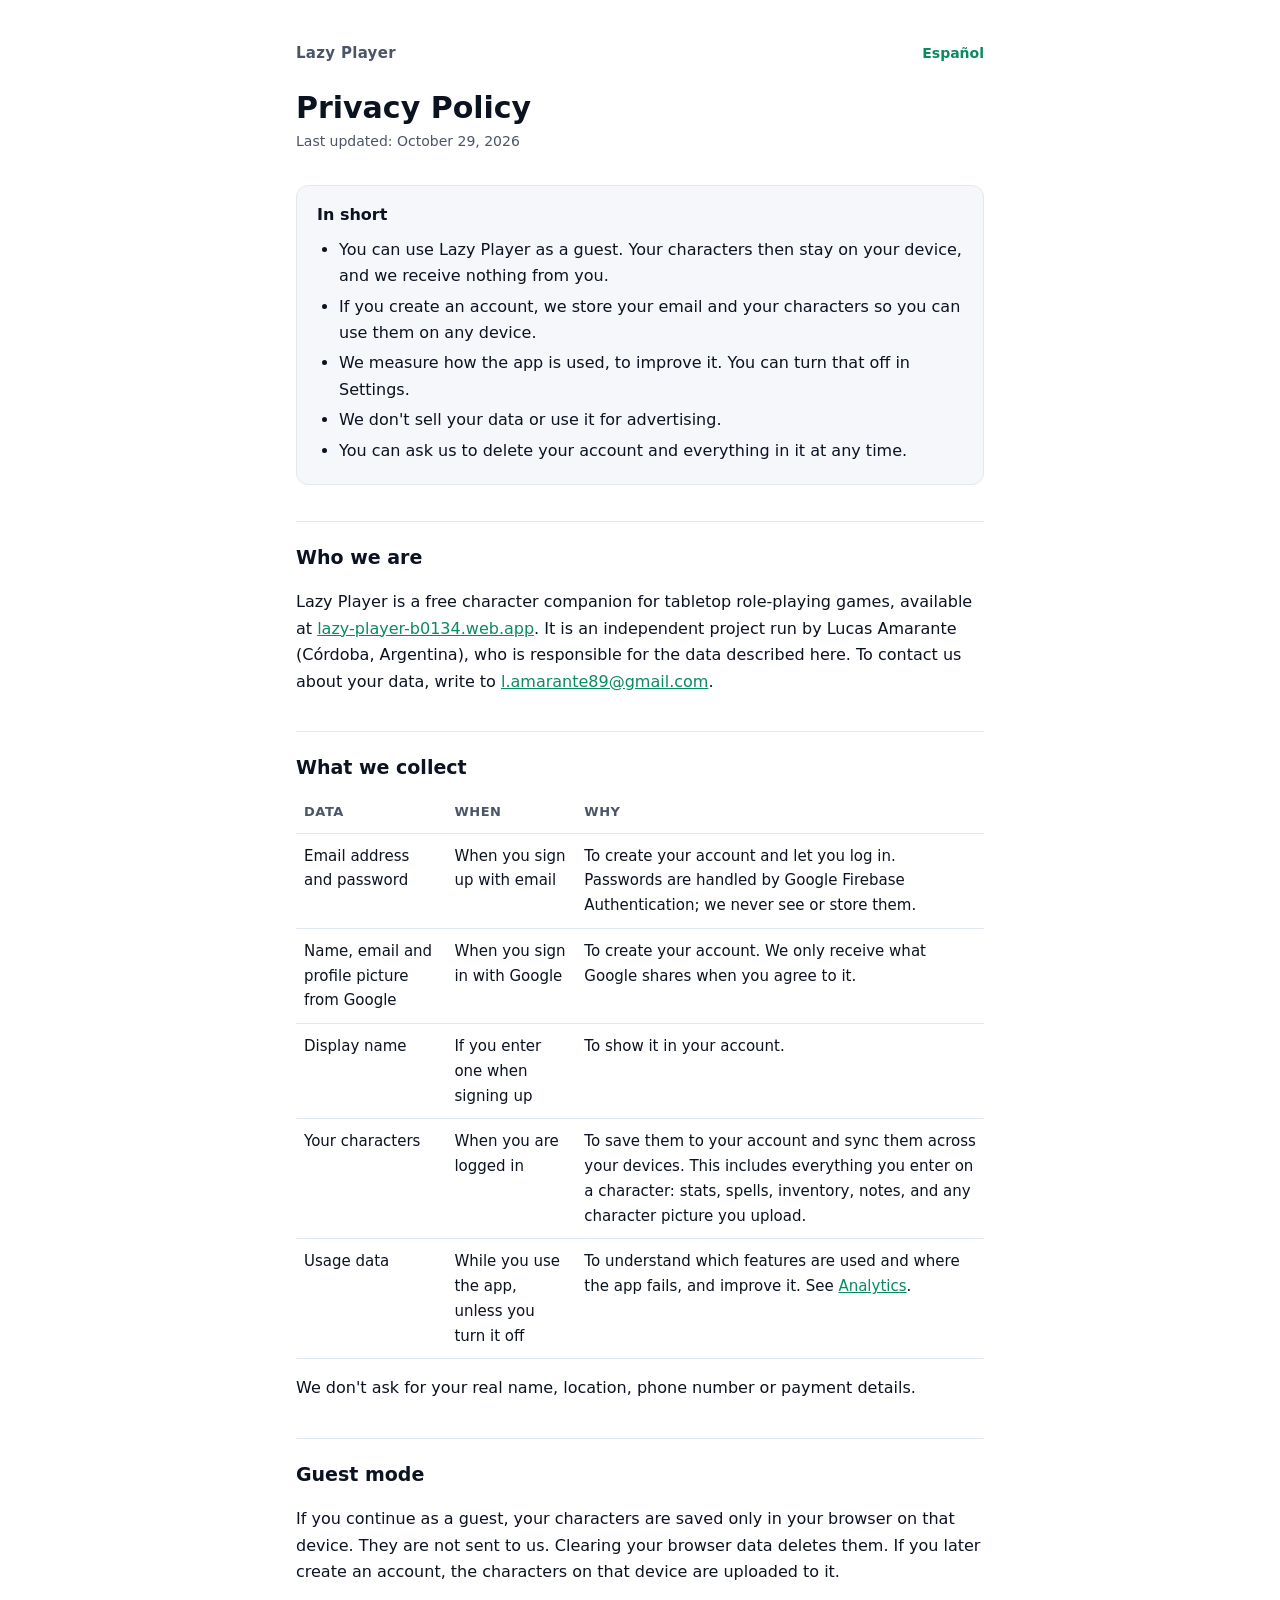
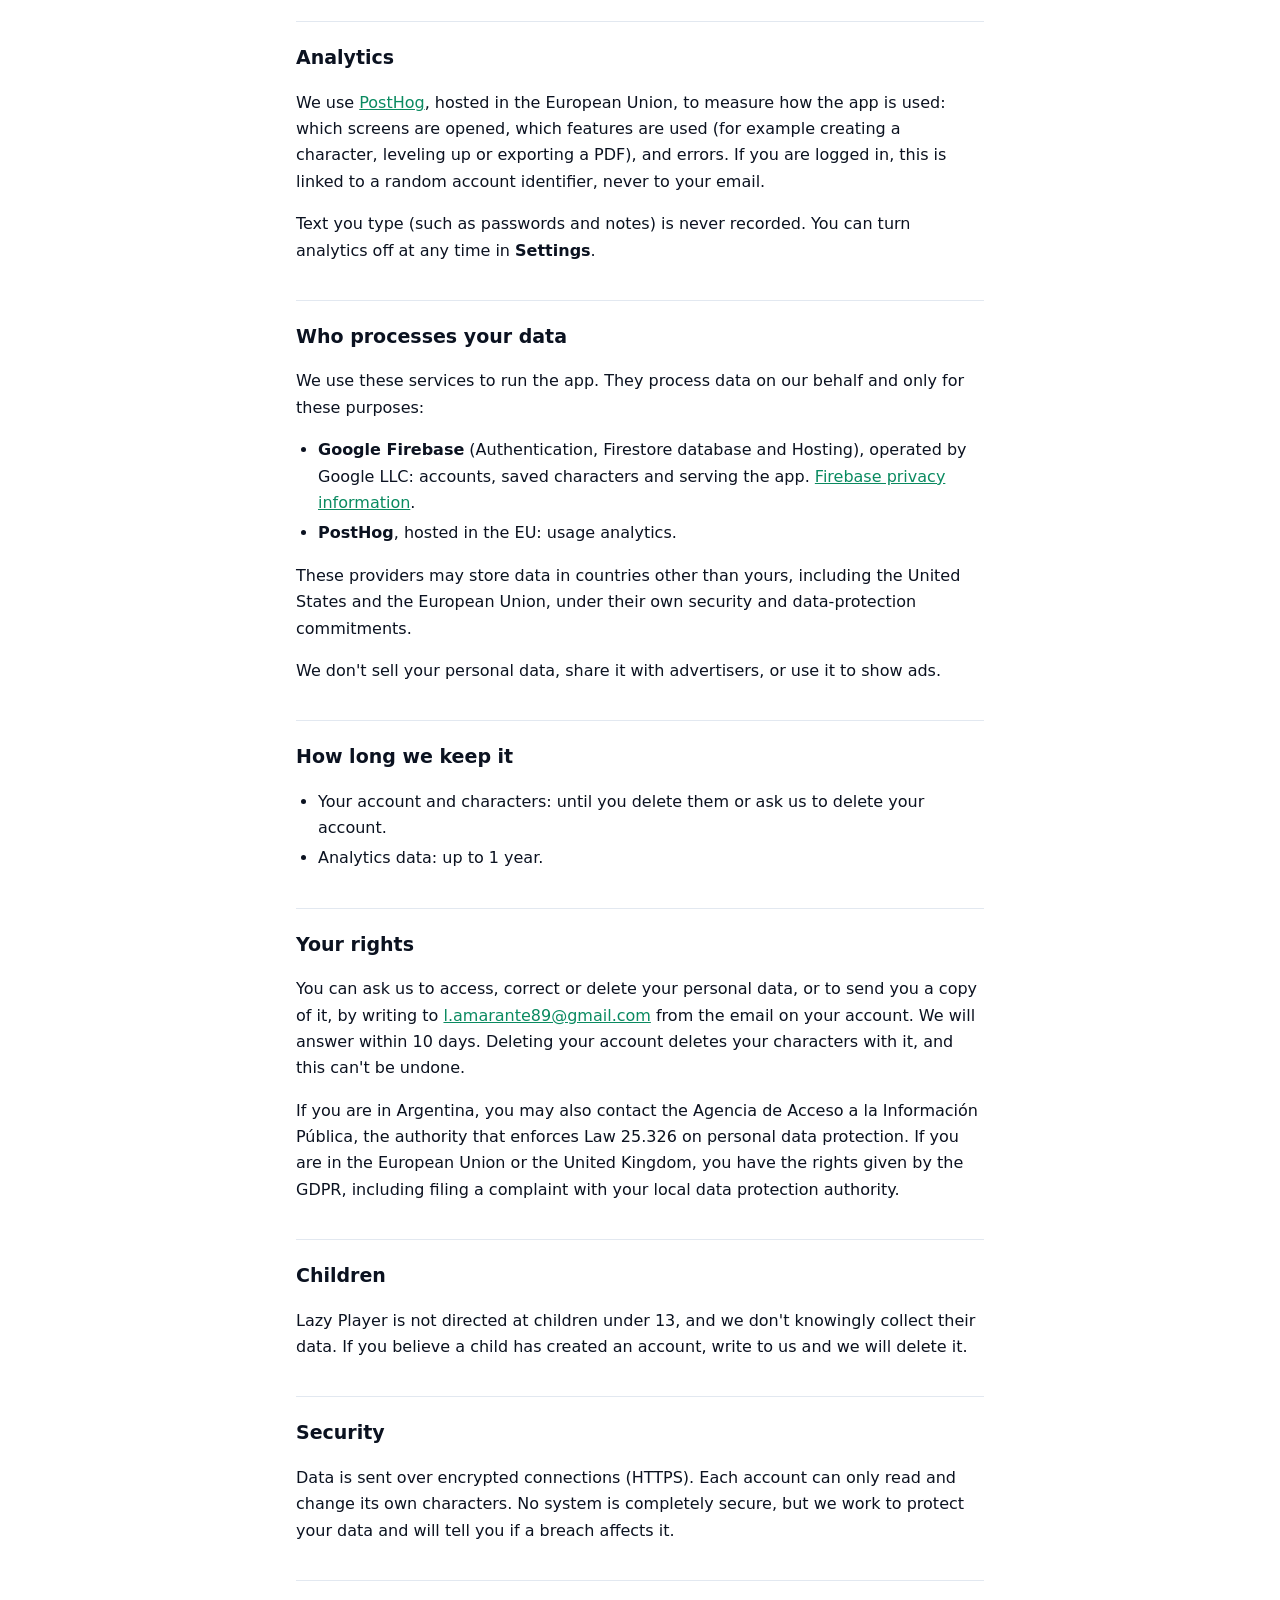
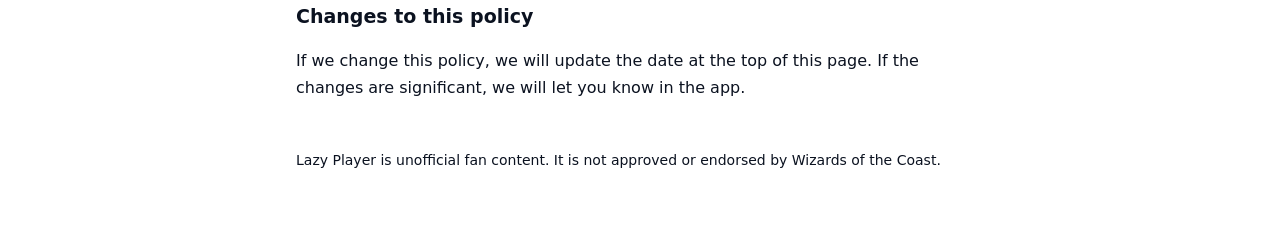
==== index.html @ 95f63e7f "Privacy policy for Lazy Player, in English and Spanish Covers accounts (email and Google via Firebas" ====
<!doctype html>
<html lang="en">
<head>
  <meta charset="utf-8">
  <meta name="viewport" content="width=device-width, initial-scale=1">
  <title>Lazy Player · Privacy Policy</title>
  <meta name="description" content="How Lazy Player collects, uses and protects your data.">
  <link rel="stylesheet" href="style.css">
</head>
<body>
<main>
  <header>
    <span class="brand">Lazy Player</span>
    <span class="lang"><a href="es.html" hreflang="es" lang="es">Español</a></span>
  </header>

  <h1>Privacy Policy</h1>
  <p class="updated">Last updated: October 29, 2026</p>

  <div class="summary">
    <strong>In short</strong>
    <ul>
      <li>You can use Lazy Player as a guest. Your characters then stay on your device, and we receive nothing from you.</li>
      <li>If you create an account, we store your email and your characters so you can use them on any device.</li>
      <li>We measure how the app is used, to improve it. You can turn that off in Settings.</li>
      <li>We don't sell your data or use it for advertising.</li>
      <li>You can ask us to delete your account and everything in it at any time.</li>
    </ul>
  </div>

  <h2>Who we are</h2>
  <p>Lazy Player is a free character companion for tabletop role-playing games, available at <a href="https://lazy-player-b0134.web.app">lazy-player-b0134.web.app</a>. It is an independent project run by Lucas Amarante (Córdoba, Argentina), who is responsible for the data described here. To contact us about your data, write to <a href="mailto:l.amarante89@gmail.com">l.amarante89@gmail.com</a>.</p>

  <h2>What we collect</h2>
  <table>
    <thead><tr><th>Data</th><th>When</th><th>Why</th></tr></thead>
    <tbody>
      <tr>
        <td>Email address and password</td>
        <td>When you sign up with email</td>
        <td>To create your account and let you log in. Passwords are handled by Google Firebase Authentication; we never see or store them.</td>
      </tr>
      <tr>
        <td>Name, email and profile picture from Google</td>
        <td>When you sign in with Google</td>
        <td>To create your account. We only receive what Google shares when you agree to it.</td>
      </tr>
      <tr>
        <td>Display name</td>
        <td>If you enter one when signing up</td>
        <td>To show it in your account.</td>
      </tr>
      <tr>
        <td>Your characters</td>
        <td>When you are logged in</td>
        <td>To save them to your account and sync them across your devices. This includes everything you enter on a character: stats, spells, inventory, notes, and any character picture you upload.</td>
      </tr>
      <tr>
        <td>Usage data</td>
        <td>While you use the app, unless you turn it off</td>
        <td>To understand which features are used and where the app fails, and improve it. See <a href="#analytics">Analytics</a>.</td>
      </tr>
    </tbody>
  </table>
  <p>We don't ask for your real name, location, phone number or payment details.</p>

  <h2>Guest mode</h2>
  <p>If you continue as a guest, your characters are saved only in your browser on that device. They are not sent to us. Clearing your browser data deletes them. If you later create an account, the characters on that device are uploaded to it.</p>

  <h2 id="analytics">Analytics</h2>
  <p>We use <a href="https://posthog.com/privacy">PostHog</a>, hosted in the European Union, to measure how the app is used: which screens are opened, which features are used (for example creating a character, leveling up or exporting a PDF), and errors. If you are logged in, this is linked to a random account identifier, never to your email.</p>
  <p>Text you type (such as passwords and notes) is never recorded. You can turn analytics off at any time in <strong>Settings</strong>.</p>

  <h2>Who processes your data</h2>
  <p>We use these services to run the app. They process data on our behalf and only for these purposes:</p>
  <ul>
    <li><strong>Google Firebase</strong> (Authentication, Firestore database and Hosting), operated by Google LLC: accounts, saved characters and serving the app. <a href="https://firebase.google.com/support/privacy">Firebase privacy information</a>.</li>
    <li><strong>PostHog</strong>, hosted in the EU: usage analytics.</li>
  </ul>
  <p>These providers may store data in countries other than yours, including the United States and the European Union, under their own security and data-protection commitments.</p>
  <p>We don't sell your personal data, share it with advertisers, or use it to show ads.</p>

  <h2>How long we keep it</h2>
  <ul>
    <li>Your account and characters: until you delete them or ask us to delete your account.</li>
    <li>Analytics data: up to 1 year.</li>
  </ul>

  <h2>Your rights</h2>
  <p>You can ask us to access, correct or delete your personal data, or to send you a copy of it, by writing to <a href="mailto:l.amarante89@gmail.com">l.amarante89@gmail.com</a> from the email on your account. We will answer within 10 days. Deleting your account deletes your characters with it, and this can't be undone.</p>
  <p>If you are in Argentina, you may also contact the Agencia de Acceso a la Información Pública, the authority that enforces Law 25.326 on personal data protection. If you are in the European Union or the United Kingdom, you have the rights given by the GDPR, including filing a complaint with your local data protection authority.</p>

  <h2>Children</h2>
  <p>Lazy Player is not directed at children under 13, and we don't knowingly collect their data. If you believe a child has created an account, write to us and we will delete it.</p>

  <h2>Security</h2>
  <p>Data is sent over encrypted connections (HTTPS). Each account can only read and change its own characters. No system is completely secure, but we work to protect your data and will tell you if a breach affects it.</p>

  <h2>Changes to this policy</h2>
  <p>If we change this policy, we will update the date at the top of this page. If the changes are significant, we will let you know in the app.</p>

  <footer>
    <p>Lazy Player is unofficial fan content. It is not approved or endorsed by Wizards of the Coast.</p>
  </footer>
</main>
</body>
</html>
---- style.css ----
:root {
  --bg: #030812;
  --card: #0d1626;
  --fg: #f2f4f7;
  --muted: #a3acb9;
  --line: #1f2a3d;
  --accent: #0fba82;
  color-scheme: dark;
}
@media (prefers-color-scheme: light) {
  :root {
    --bg: #ffffff;
    --card: #f5f7fa;
    --fg: #0b1220;
    --muted: #4a5568;
    --line: #e2e8f0;
    --accent: #0a8a60;
    color-scheme: light;
  }
}
* { box-sizing: border-box; }
html { -webkit-text-size-adjust: 100%; }
body {
  margin: 0;
  background: var(--bg);
  color: var(--fg);
  font: 16px/1.65 system-ui, -apple-system, "Segoe UI", Roboto, sans-serif;
}
main { max-width: 720px; margin: 0 auto; padding: 40px 16px 64px; }
header { display: flex; justify-content: space-between; align-items: center; gap: 16px; margin-bottom: 8px; }
.brand { font-weight: 700; font-size: 15px; color: var(--muted); letter-spacing: .02em; }
.lang a { color: var(--accent); text-decoration: none; font-weight: 600; font-size: 14px; }
h1 { font-size: 30px; line-height: 1.2; margin: 24px 0 4px; }
.updated { color: var(--muted); font-size: 14px; margin: 0 0 32px; }
h2 { font-size: 19px; margin: 36px 0 8px; padding-top: 20px; border-top: 1px solid var(--line); }
p, li { color: var(--fg); }
ul { padding-left: 22px; }
li { margin: 4px 0; }
a { color: var(--accent); }
.summary { background: var(--card); border: 1px solid var(--line); border-radius: 12px; padding: 16px 20px; }
.summary ul { margin: 8px 0 0; }
table { width: 100%; border-collapse: collapse; font-size: 15px; margin: 8px 0; }
th, td { text-align: left; vertical-align: top; padding: 10px 8px; border-bottom: 1px solid var(--line); }
th { color: var(--muted); font-weight: 600; font-size: 13px; text-transform: uppercase; letter-spacing: .04em; }
@media (max-width: 520px) {
  table, thead, tbody, tr, th, td { display: block; }
  thead { display: none; }
  tr { padding: 10px 0; border-bottom: 1px solid var(--line); }
  td { border: 0; padding: 2px 0; }
  td:first-child { font-weight: 700; }
}
footer { margin-top: 48px; color: var(--muted); font-size: 14px; }
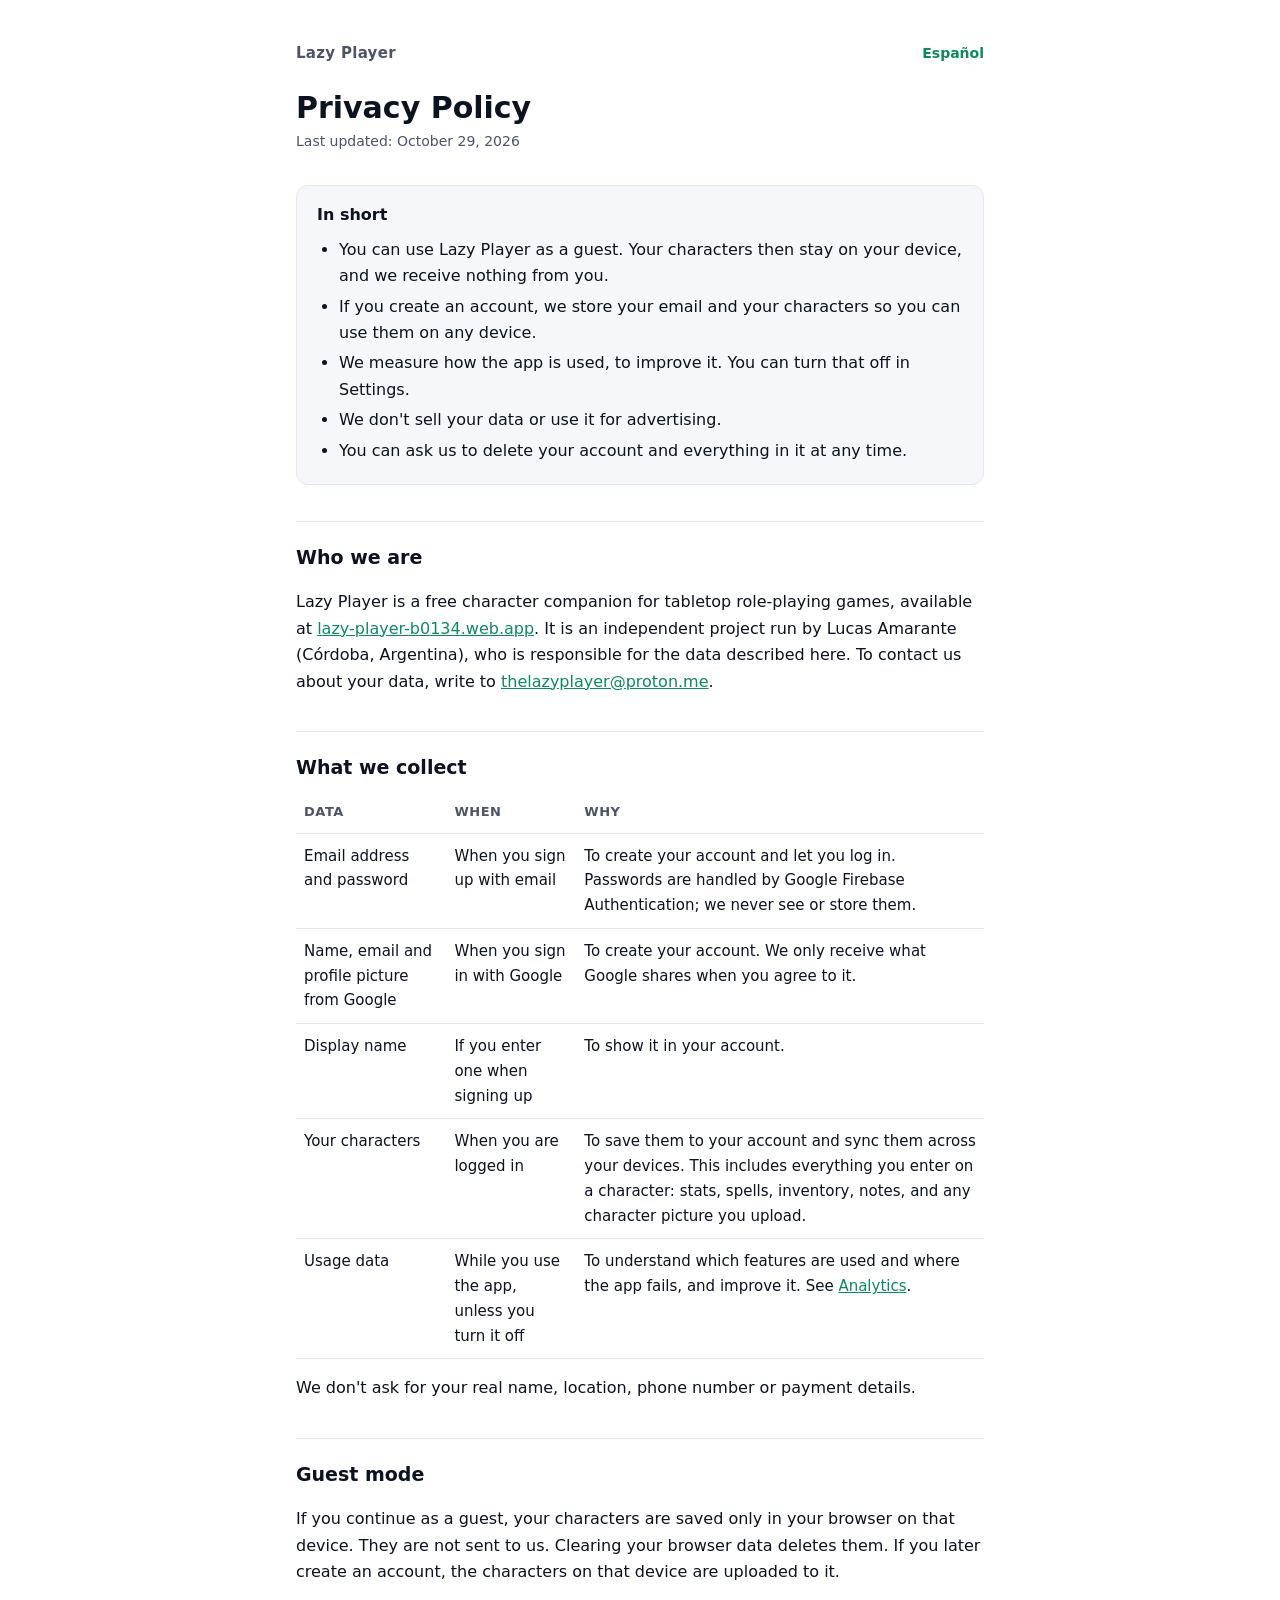
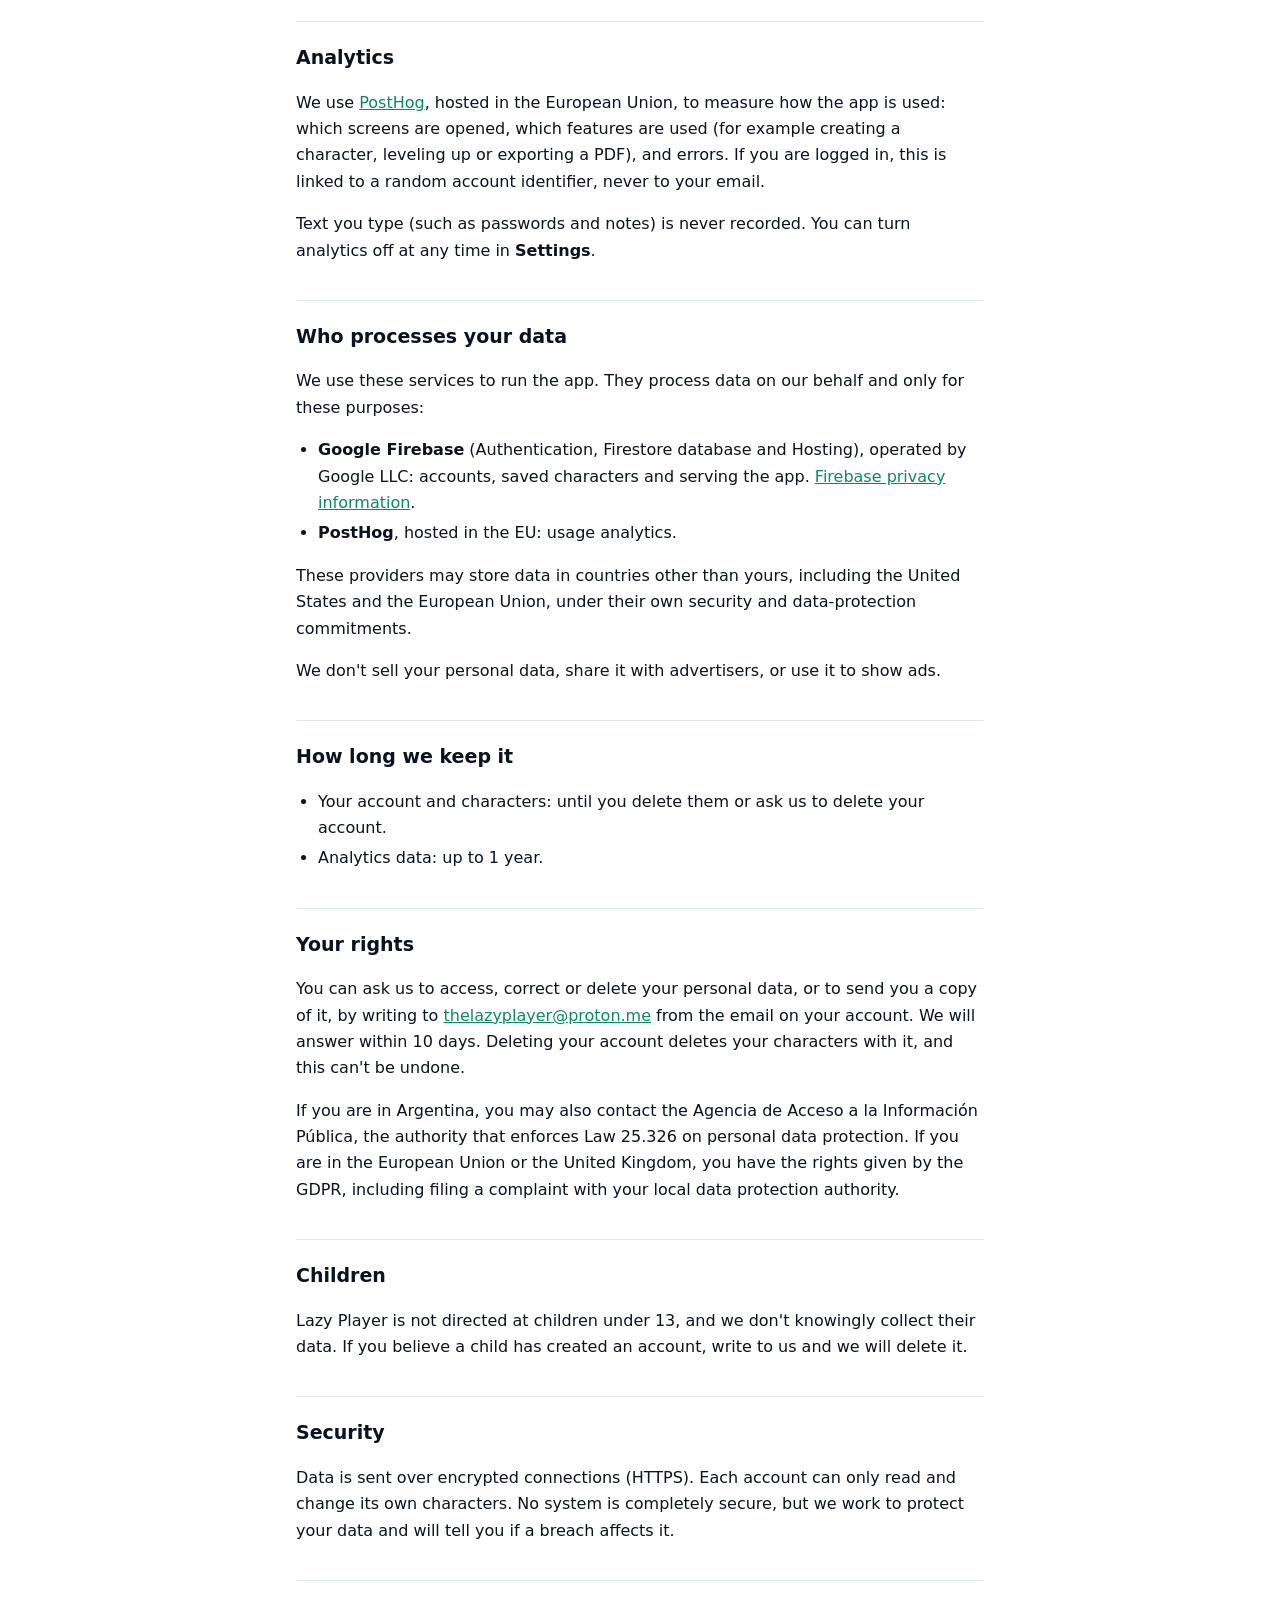
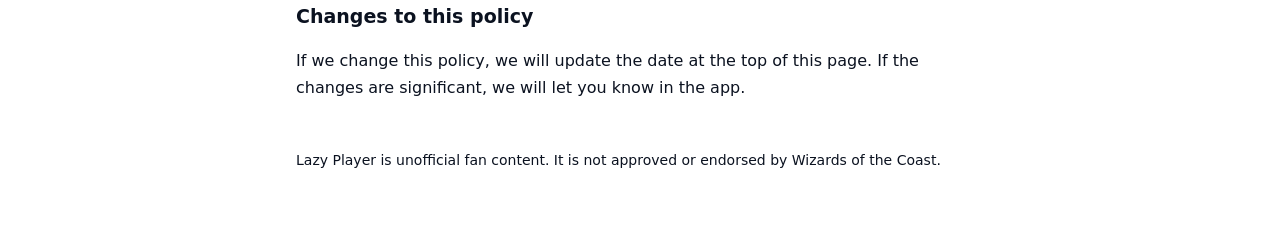
==== commit a81ffeb1: "Contact email: thelazyplayer@proton.me Co-Authored-By: Claude Opus 5.5 <noreply@anthropic.com> Claud" ====
--- a/index.html
+++ b/index.html
@@ -29,7 +29,7 @@
   </div>
 
   <h2>Who we are</h2>
-  <p>Lazy Player is a free character companion for tabletop role-playing games, available at <a href="https://lazy-player-b0134.web.app">lazy-player-b0134.web.app</a>. It is an independent project run by Lucas Amarante (Córdoba, Argentina), who is responsible for the data described here. To contact us about your data, write to <a href="mailto:l.amarante89@gmail.com">l.amarante89@gmail.com</a>.</p>
+  <p>Lazy Player is a free character companion for tabletop role-playing games, available at <a href="https://lazy-player-b0134.web.app">lazy-player-b0134.web.app</a>. It is an independent project run by Lucas Amarante (Córdoba, Argentina), who is responsible for the data described here. To contact us about your data, write to <a href="mailto:thelazyplayer@proton.me">thelazyplayer@proton.me</a>.</p>
 
   <h2>What we collect</h2>
   <table>
@@ -87,7 +87,7 @@
   </ul>
 
   <h2>Your rights</h2>
-  <p>You can ask us to access, correct or delete your personal data, or to send you a copy of it, by writing to <a href="mailto:l.amarante89@gmail.com">l.amarante89@gmail.com</a> from the email on your account. We will answer within 10 days. Deleting your account deletes your characters with it, and this can't be undone.</p>
+  <p>You can ask us to access, correct or delete your personal data, or to send you a copy of it, by writing to <a href="mailto:thelazyplayer@proton.me">thelazyplayer@proton.me</a> from the email on your account. We will answer within 10 days. Deleting your account deletes your characters with it, and this can't be undone.</p>
   <p>If you are in Argentina, you may also contact the Agencia de Acceso a la Información Pública, the authority that enforces Law 25.326 on personal data protection. If you are in the European Union or the United Kingdom, you have the rights given by the GDPR, including filing a complaint with your local data protection authority.</p>
 
   <h2>Children</h2>
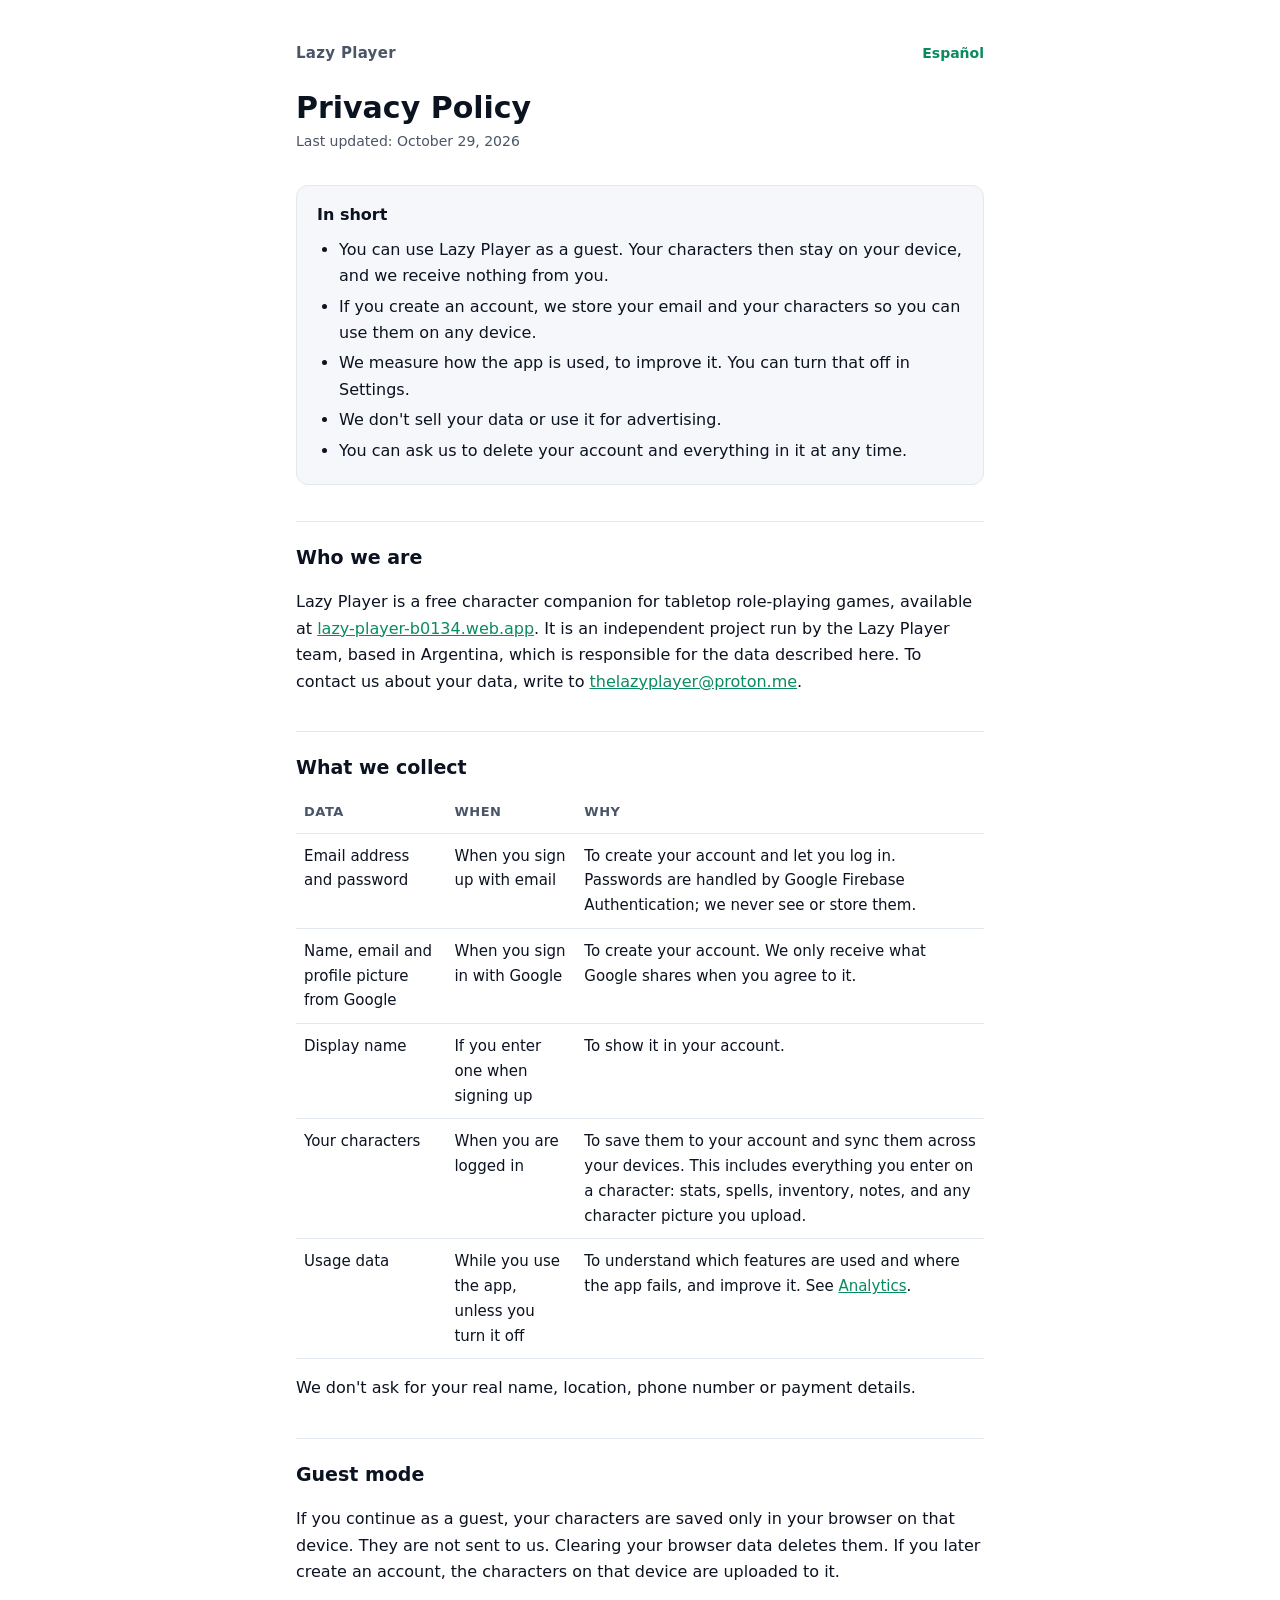
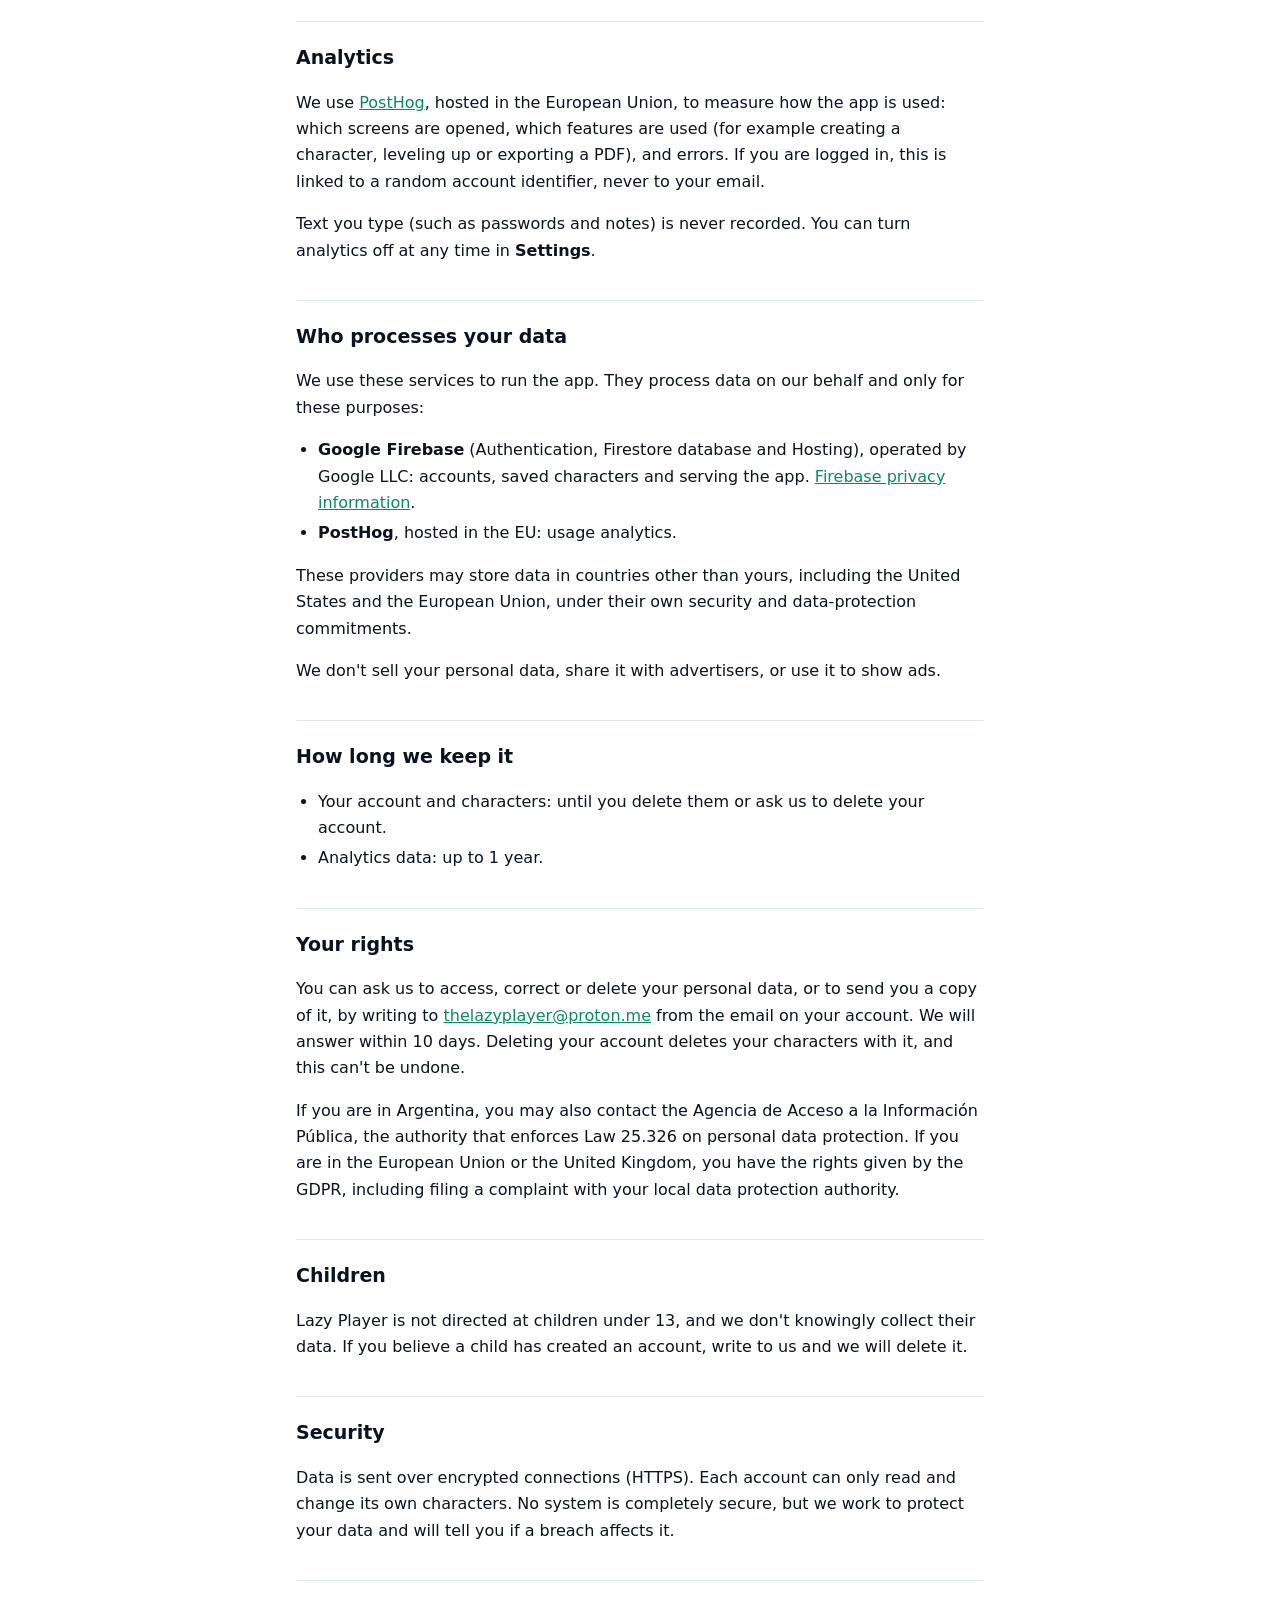
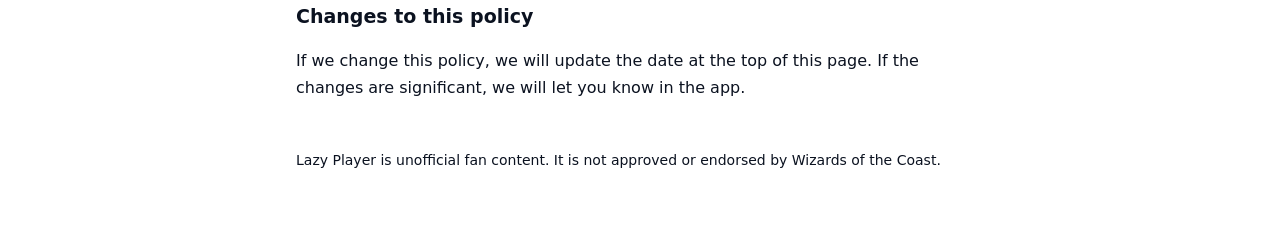
==== commit 58845d0b: "Name the Lazy Player team, not a person, as responsible for the data Co-Authored-By: Claude Opus 5.5" ====
--- a/index.html
+++ b/index.html
@@ -29,7 +29,7 @@
   </div>
 
   <h2>Who we are</h2>
-  <p>Lazy Player is a free character companion for tabletop role-playing games, available at <a href="https://lazy-player-b0134.web.app">lazy-player-b0134.web.app</a>. It is an independent project run by Lucas Amarante (Córdoba, Argentina), who is responsible for the data described here. To contact us about your data, write to <a href="mailto:thelazyplayer@proton.me">thelazyplayer@proton.me</a>.</p>
+  <p>Lazy Player is a free character companion for tabletop role-playing games, available at <a href="https://lazy-player-b0134.web.app">lazy-player-b0134.web.app</a>. It is an independent project run by the Lazy Player team, based in Argentina, which is responsible for the data described here. To contact us about your data, write to <a href="mailto:thelazyplayer@proton.me">thelazyplayer@proton.me</a>.</p>
 
   <h2>What we collect</h2>
   <table>
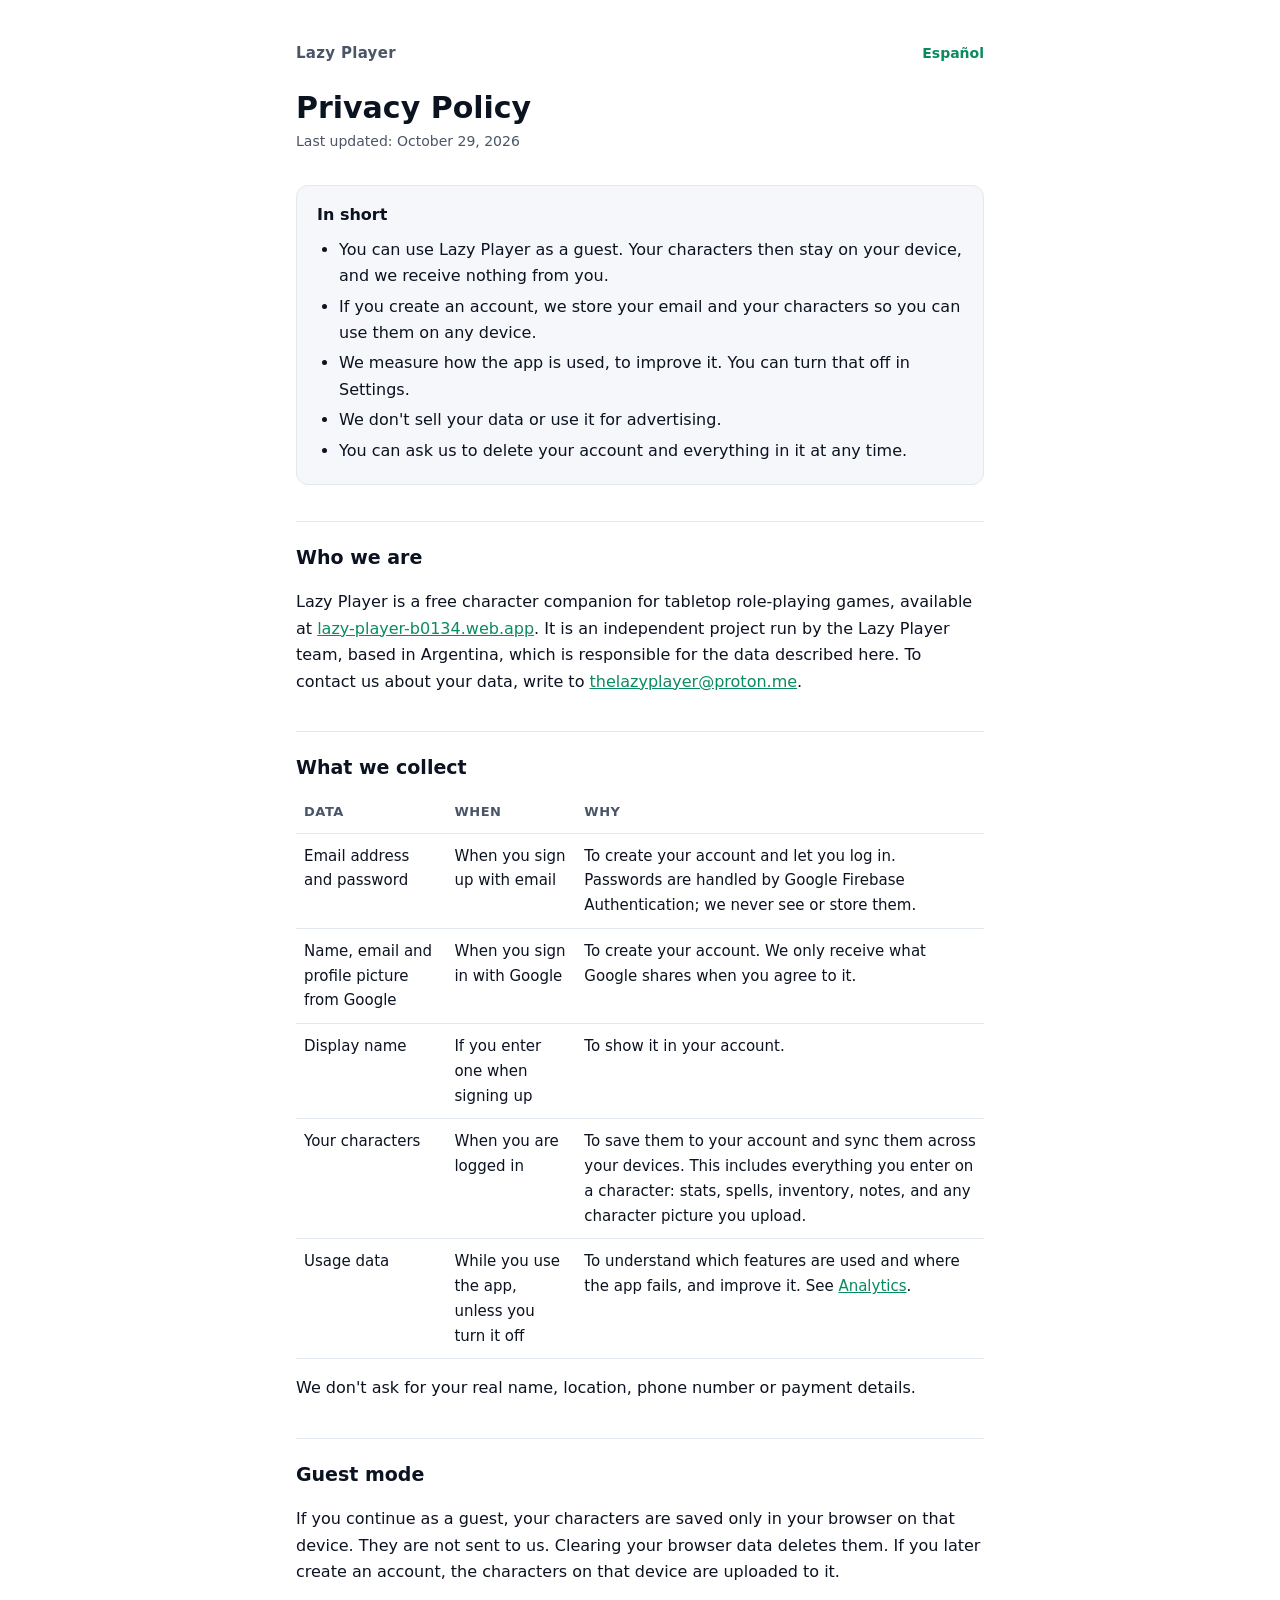
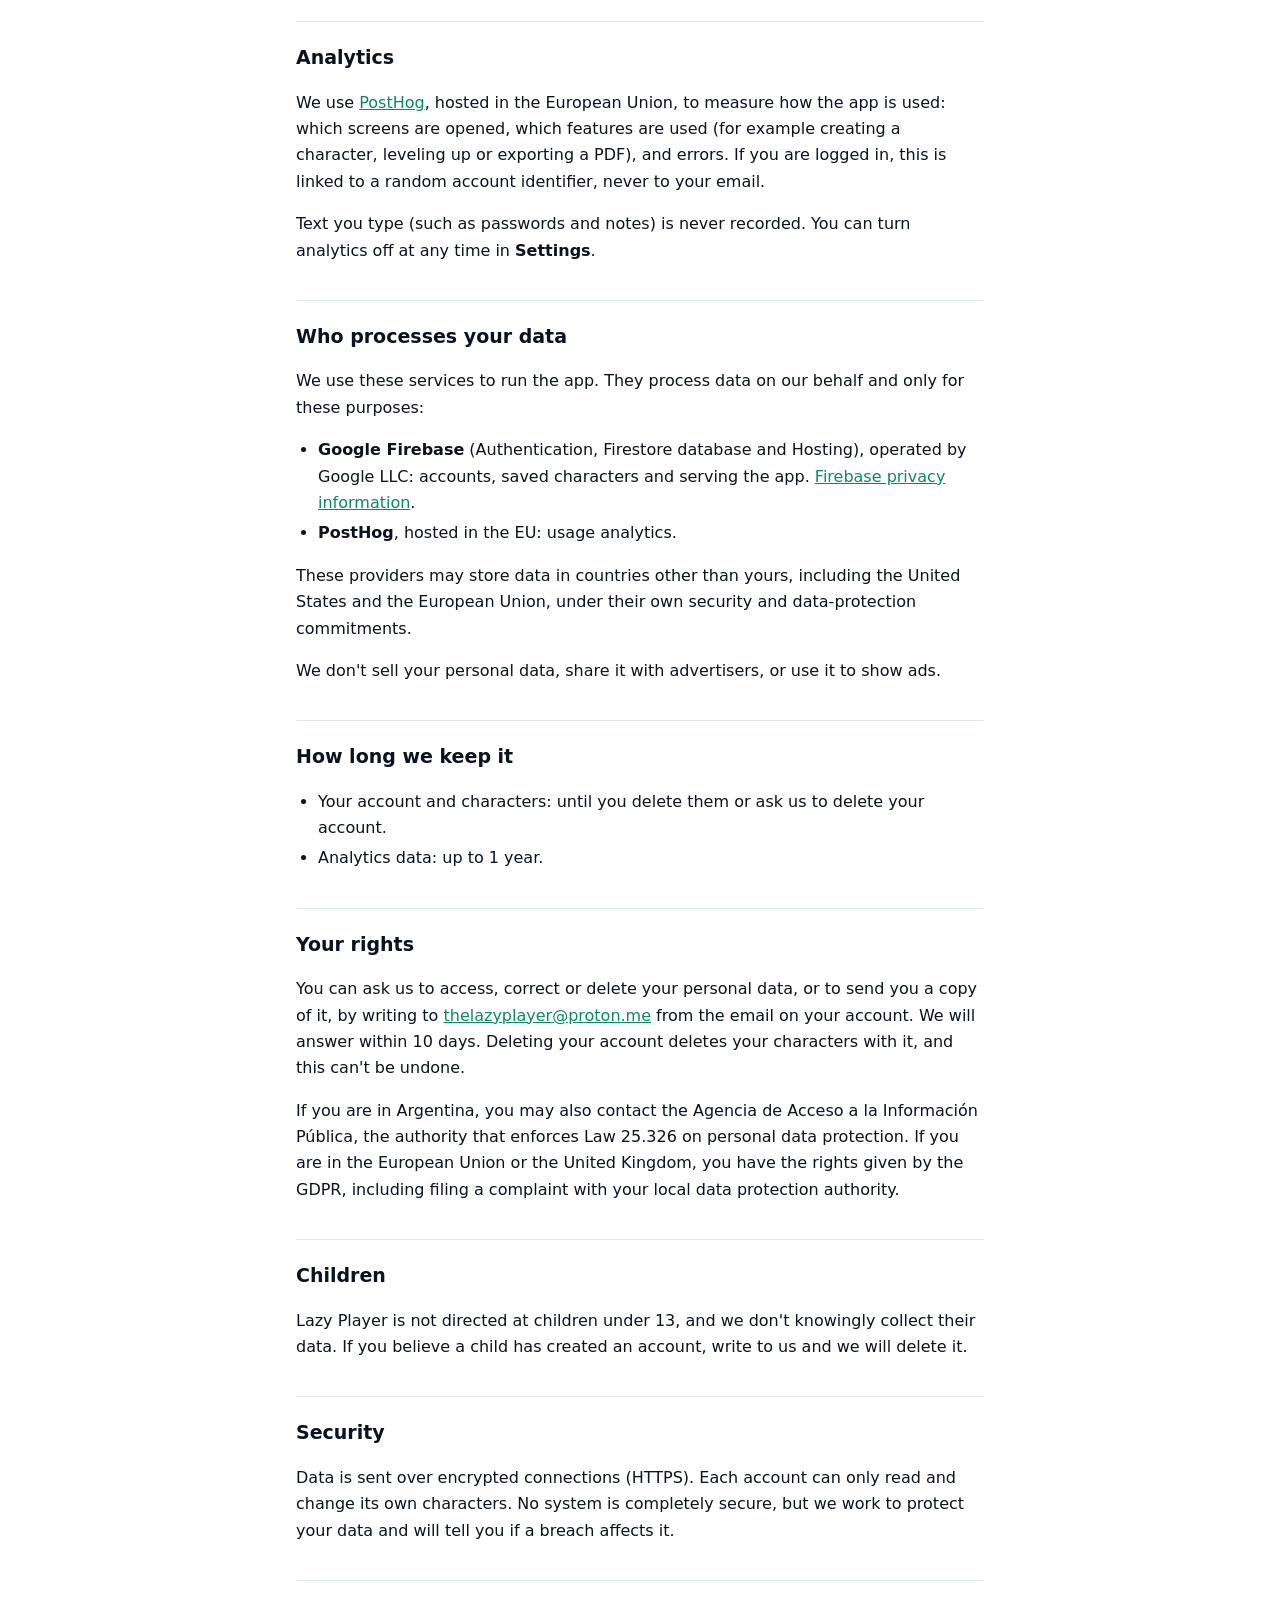
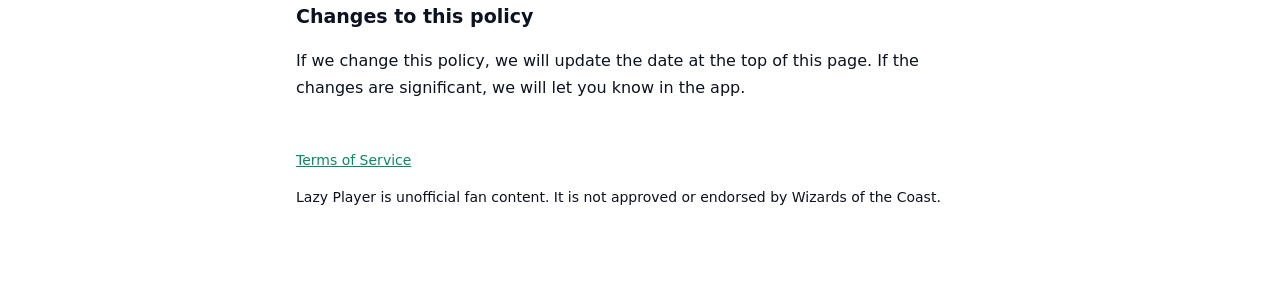
==== commit 0d53d930: "Terms of Service in English and Spanish, linked from the privacy policy Co-Authored-By: Claude Opus " ====
--- a/index.html
+++ b/index.html
@@ -100,6 +100,7 @@
   <p>If we change this policy, we will update the date at the top of this page. If the changes are significant, we will let you know in the app.</p>
 
   <footer>
+    <p><a href="terms.html">Terms of Service</a></p>
     <p>Lazy Player is unofficial fan content. It is not approved or endorsed by Wizards of the Coast.</p>
   </footer>
 </main>
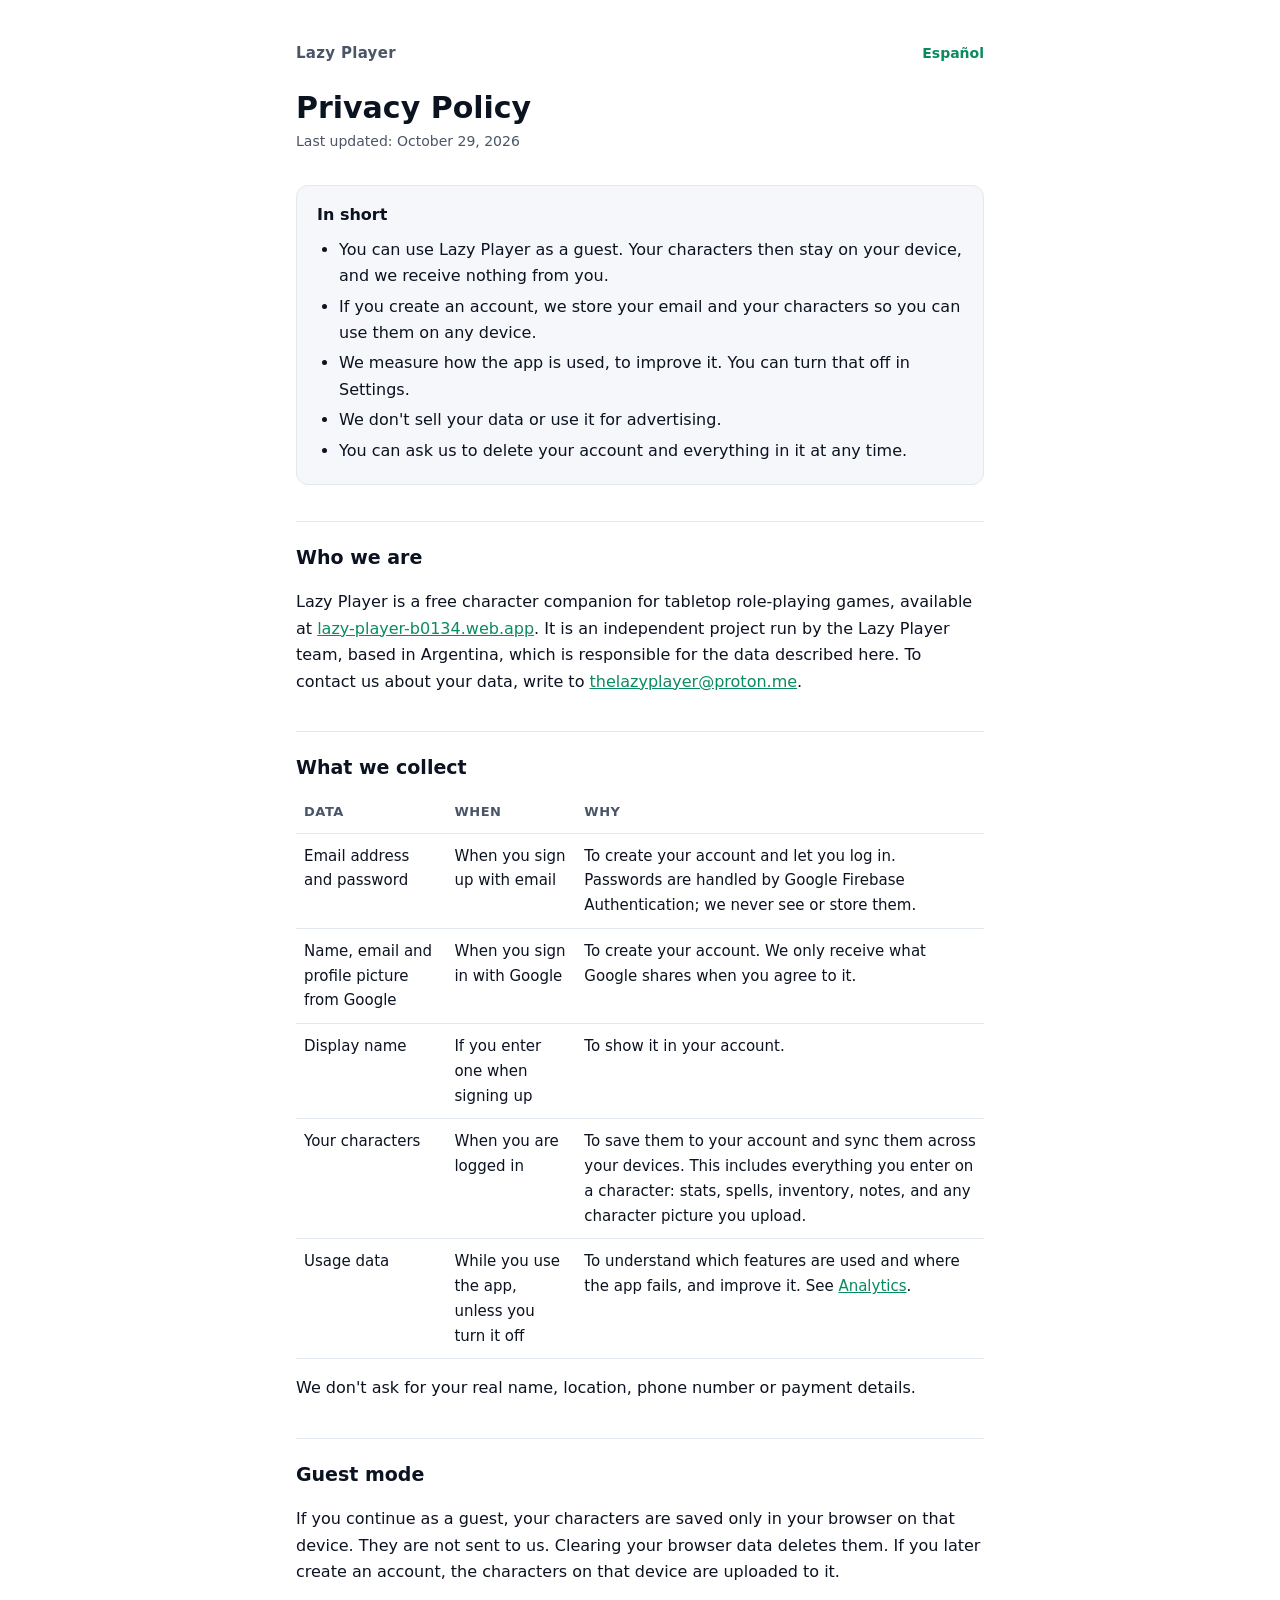
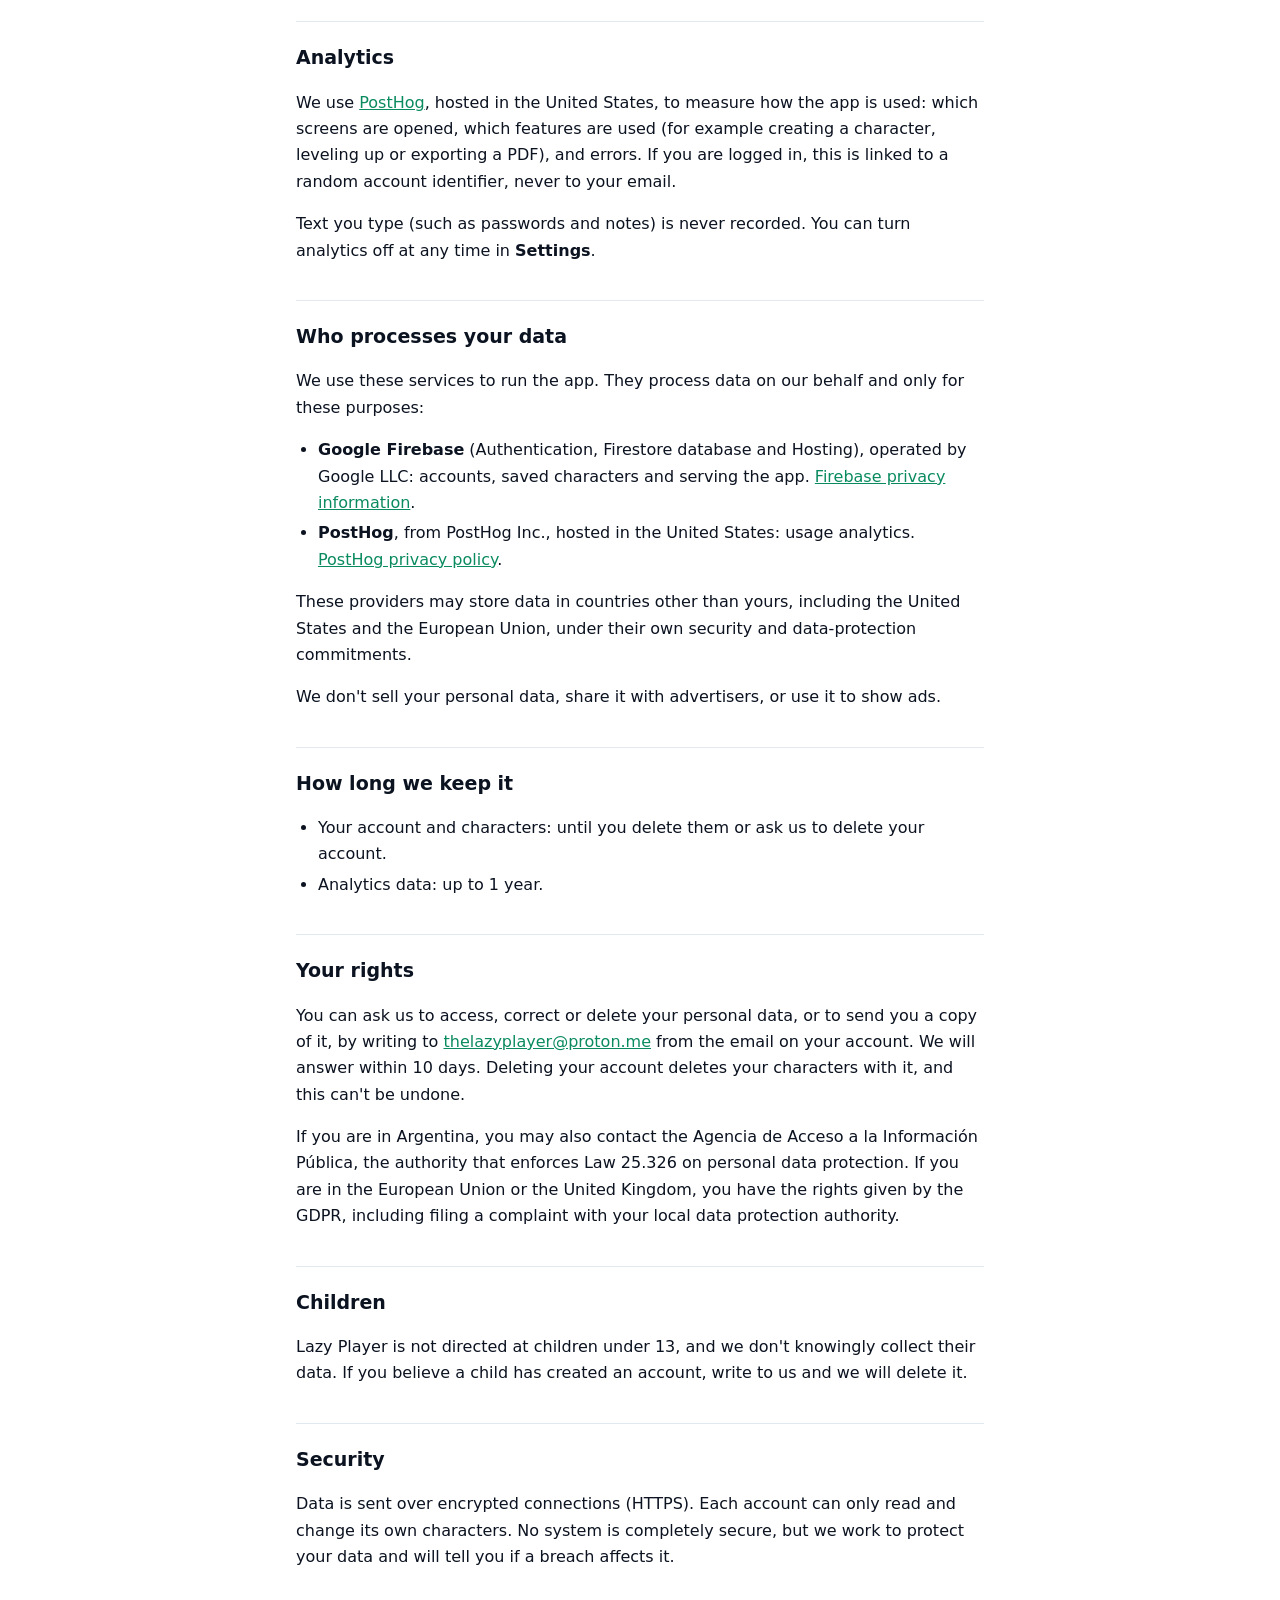
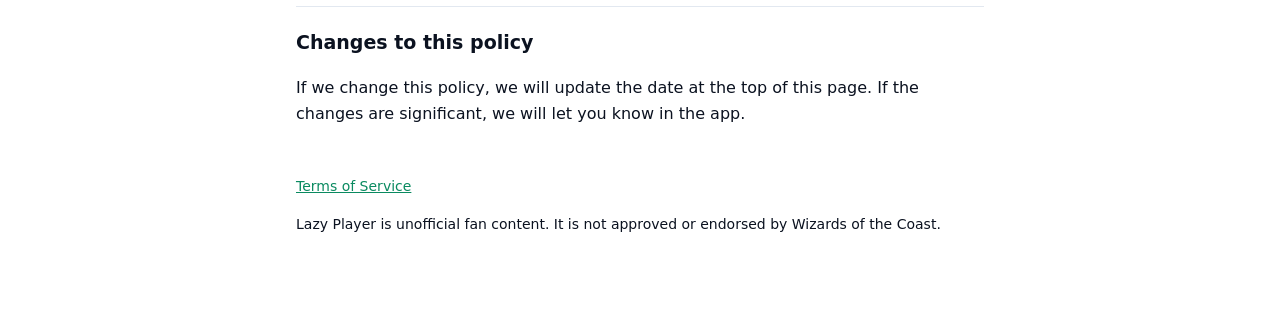
==== commit 71d5be9b: "Analytics: PostHog is hosted in the US Co-Authored-By: Claude Opus 5.5 <noreply@anthropic.com> Claud" ====
--- a/index.html
+++ b/index.html
@@ -68,14 +68,14 @@
   <p>If you continue as a guest, your characters are saved only in your browser on that device. They are not sent to us. Clearing your browser data deletes them. If you later create an account, the characters on that device are uploaded to it.</p>
 
   <h2 id="analytics">Analytics</h2>
-  <p>We use <a href="https://posthog.com/privacy">PostHog</a>, hosted in the European Union, to measure how the app is used: which screens are opened, which features are used (for example creating a character, leveling up or exporting a PDF), and errors. If you are logged in, this is linked to a random account identifier, never to your email.</p>
+  <p>We use <a href="https://posthog.com/privacy">PostHog</a>, hosted in the United States, to measure how the app is used: which screens are opened, which features are used (for example creating a character, leveling up or exporting a PDF), and errors. If you are logged in, this is linked to a random account identifier, never to your email.</p>
   <p>Text you type (such as passwords and notes) is never recorded. You can turn analytics off at any time in <strong>Settings</strong>.</p>
 
   <h2>Who processes your data</h2>
   <p>We use these services to run the app. They process data on our behalf and only for these purposes:</p>
   <ul>
     <li><strong>Google Firebase</strong> (Authentication, Firestore database and Hosting), operated by Google LLC: accounts, saved characters and serving the app. <a href="https://firebase.google.com/support/privacy">Firebase privacy information</a>.</li>
-    <li><strong>PostHog</strong>, hosted in the EU: usage analytics.</li>
+    <li><strong>PostHog</strong>, from PostHog Inc., hosted in the United States: usage analytics. <a href="https://posthog.com/privacy">PostHog privacy policy</a>.</li>
   </ul>
   <p>These providers may store data in countries other than yours, including the United States and the European Union, under their own security and data-protection commitments.</p>
   <p>We don't sell your personal data, share it with advertisers, or use it to show ads.</p>
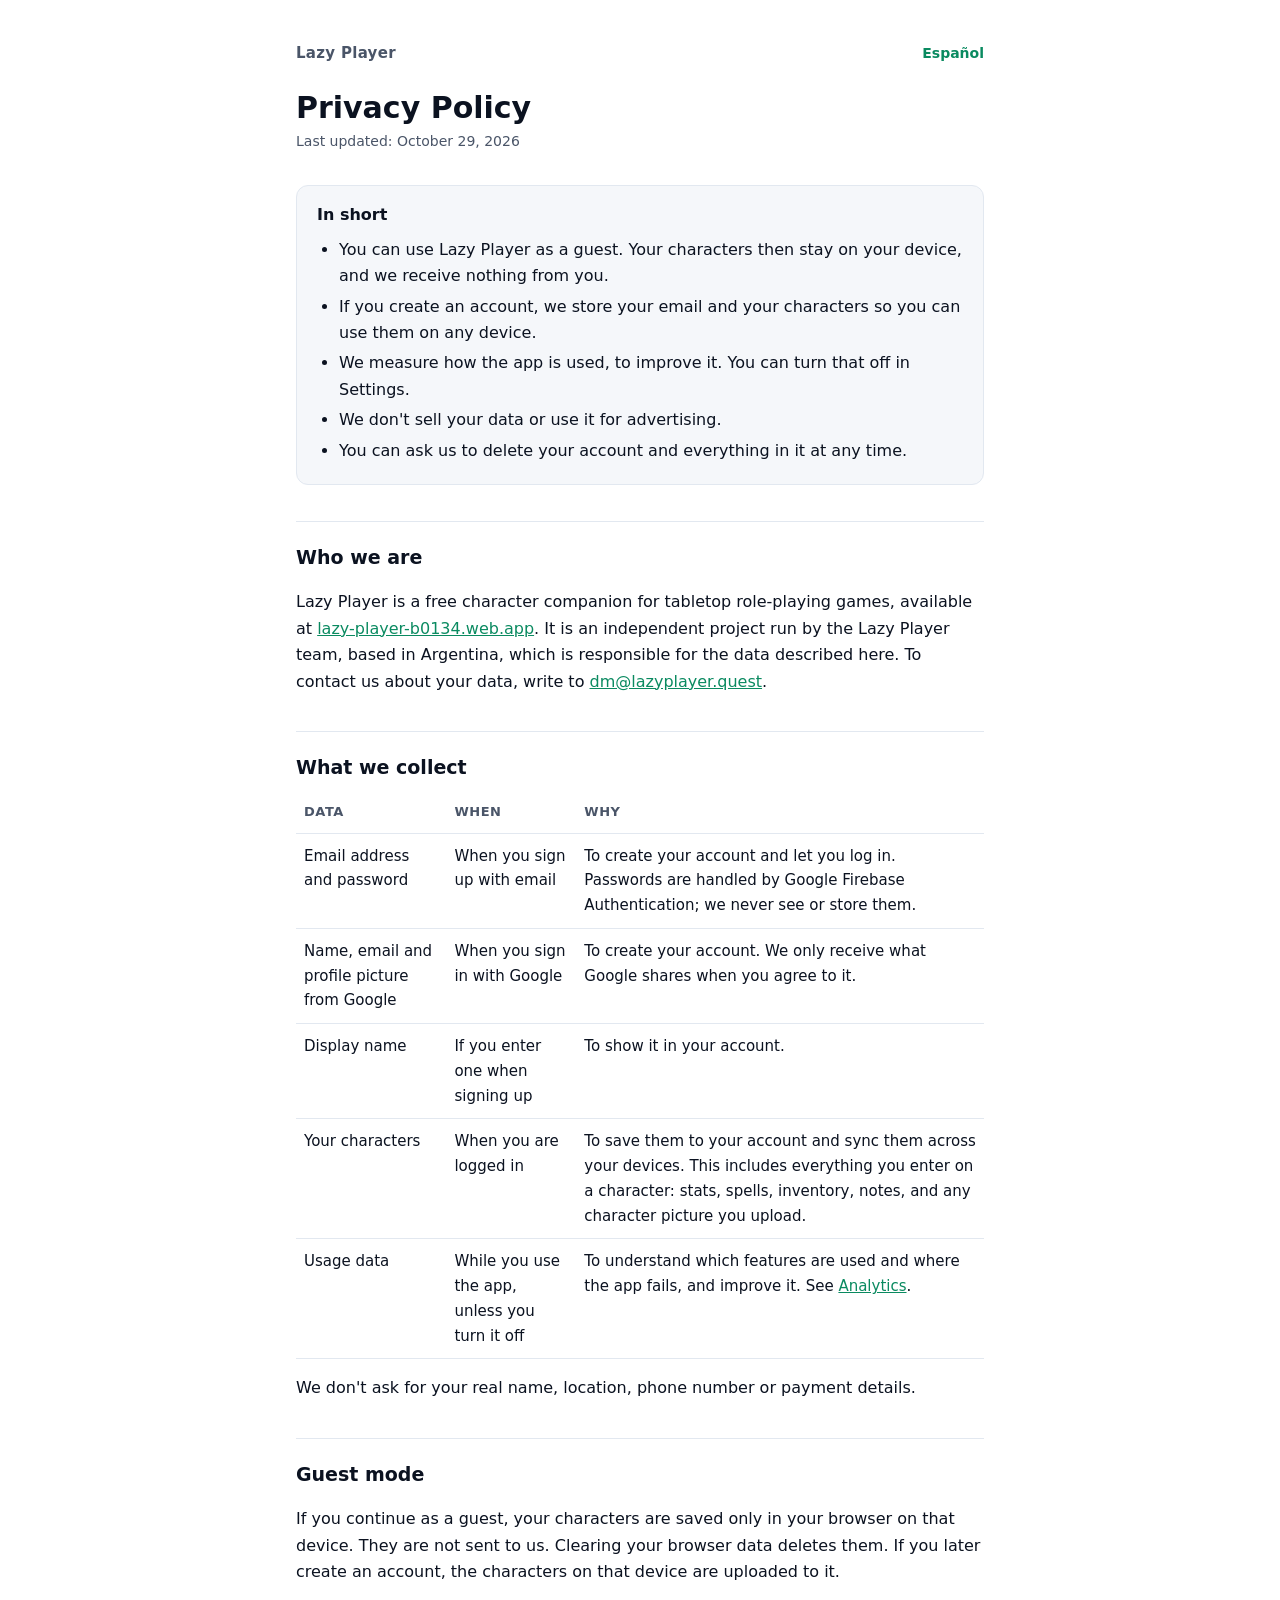
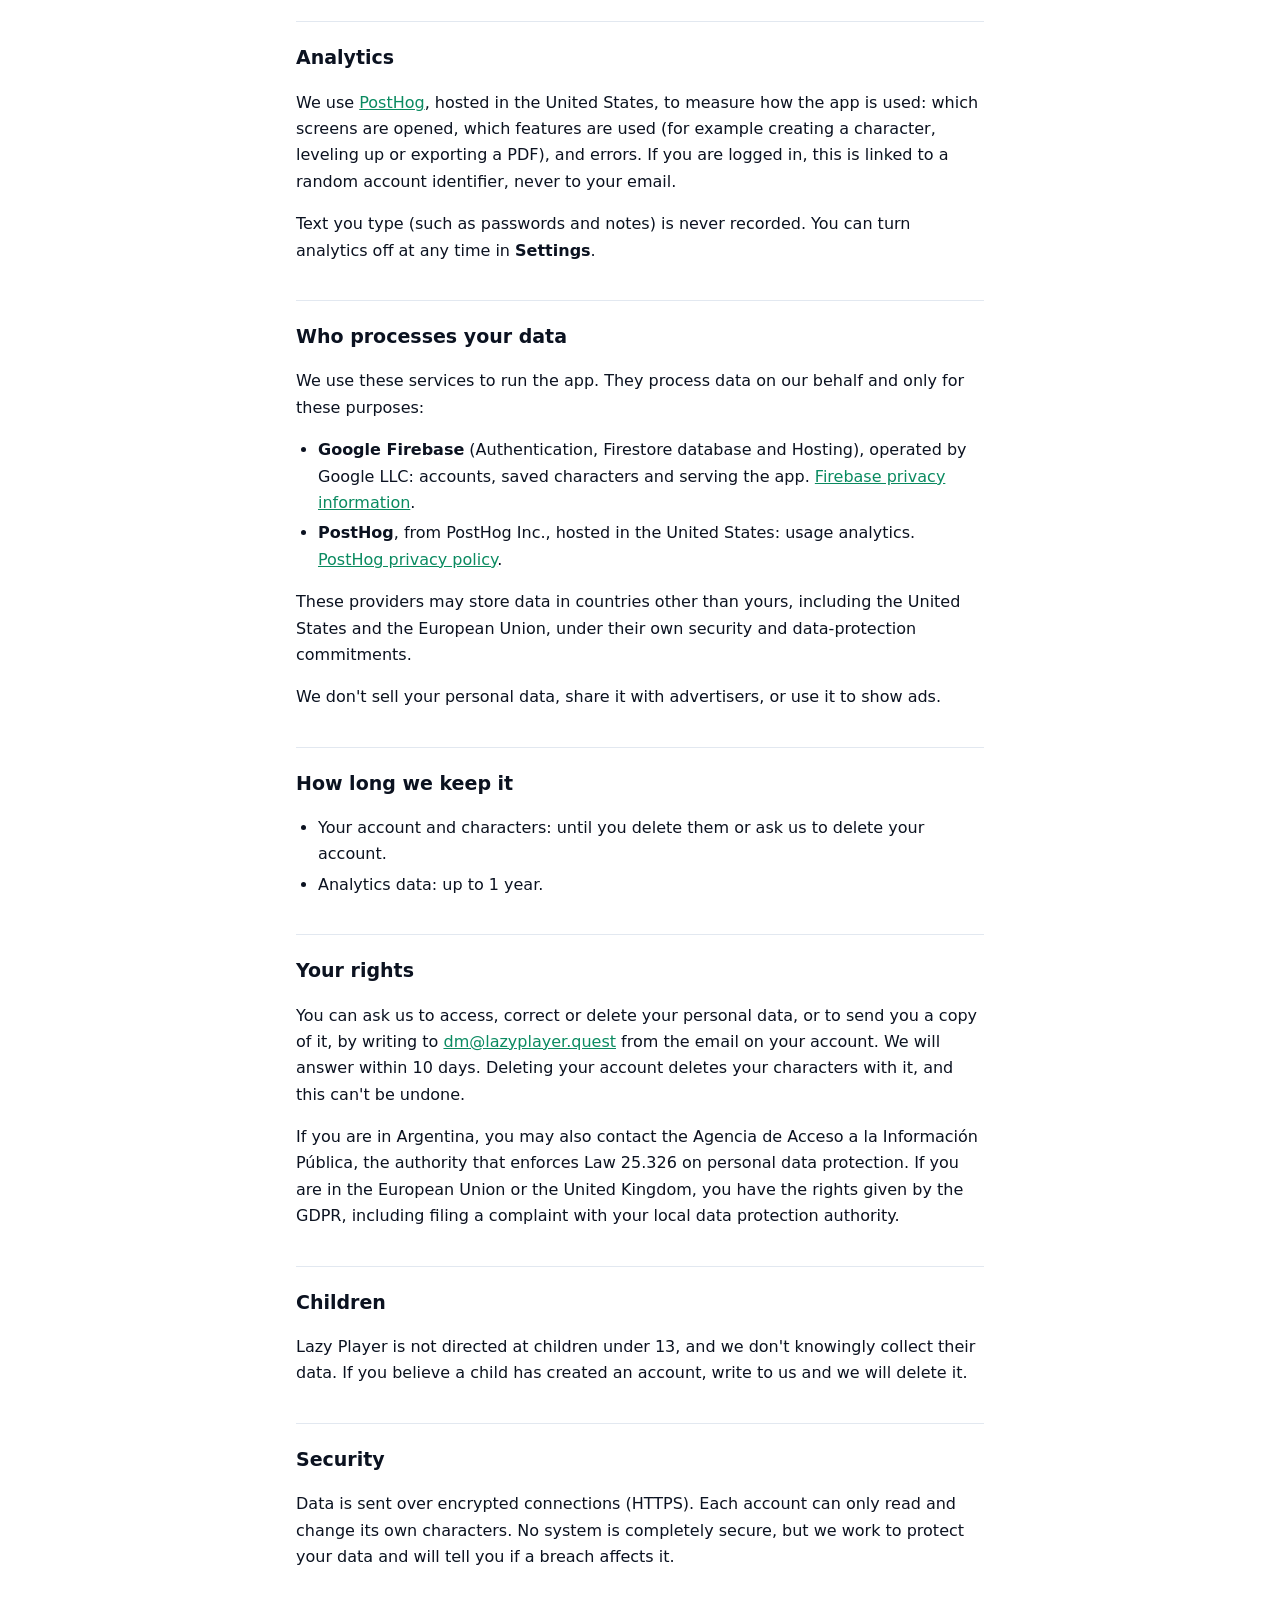
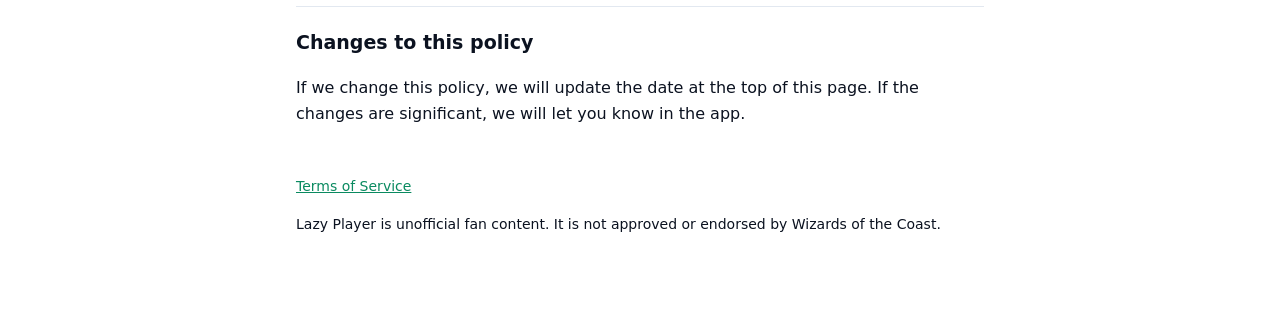
==== commit f182912e: "Contact: dm@lazyplayer.quest Co-Authored-By: Claude Opus 5.5 <noreply@anthropic.com> Claude-Session:" ====
--- a/index.html
+++ b/index.html
@@ -29,7 +29,7 @@
   </div>
 
   <h2>Who we are</h2>
-  <p>Lazy Player is a free character companion for tabletop role-playing games, available at <a href="https://lazy-player-b0134.web.app">lazy-player-b0134.web.app</a>. It is an independent project run by the Lazy Player team, based in Argentina, which is responsible for the data described here. To contact us about your data, write to <a href="mailto:thelazyplayer@proton.me">thelazyplayer@proton.me</a>.</p>
+  <p>Lazy Player is a free character companion for tabletop role-playing games, available at <a href="https://lazy-player-b0134.web.app">lazy-player-b0134.web.app</a>. It is an independent project run by the Lazy Player team, based in Argentina, which is responsible for the data described here. To contact us about your data, write to <a href="mailto:dm@lazyplayer.quest">dm@lazyplayer.quest</a>.</p>
 
   <h2>What we collect</h2>
   <table>
@@ -87,7 +87,7 @@
   </ul>
 
   <h2>Your rights</h2>
-  <p>You can ask us to access, correct or delete your personal data, or to send you a copy of it, by writing to <a href="mailto:thelazyplayer@proton.me">thelazyplayer@proton.me</a> from the email on your account. We will answer within 10 days. Deleting your account deletes your characters with it, and this can't be undone.</p>
+  <p>You can ask us to access, correct or delete your personal data, or to send you a copy of it, by writing to <a href="mailto:dm@lazyplayer.quest">dm@lazyplayer.quest</a> from the email on your account. We will answer within 10 days. Deleting your account deletes your characters with it, and this can't be undone.</p>
   <p>If you are in Argentina, you may also contact the Agencia de Acceso a la Información Pública, the authority that enforces Law 25.326 on personal data protection. If you are in the European Union or the United Kingdom, you have the rights given by the GDPR, including filing a complaint with your local data protection authority.</p>
 
   <h2>Children</h2>
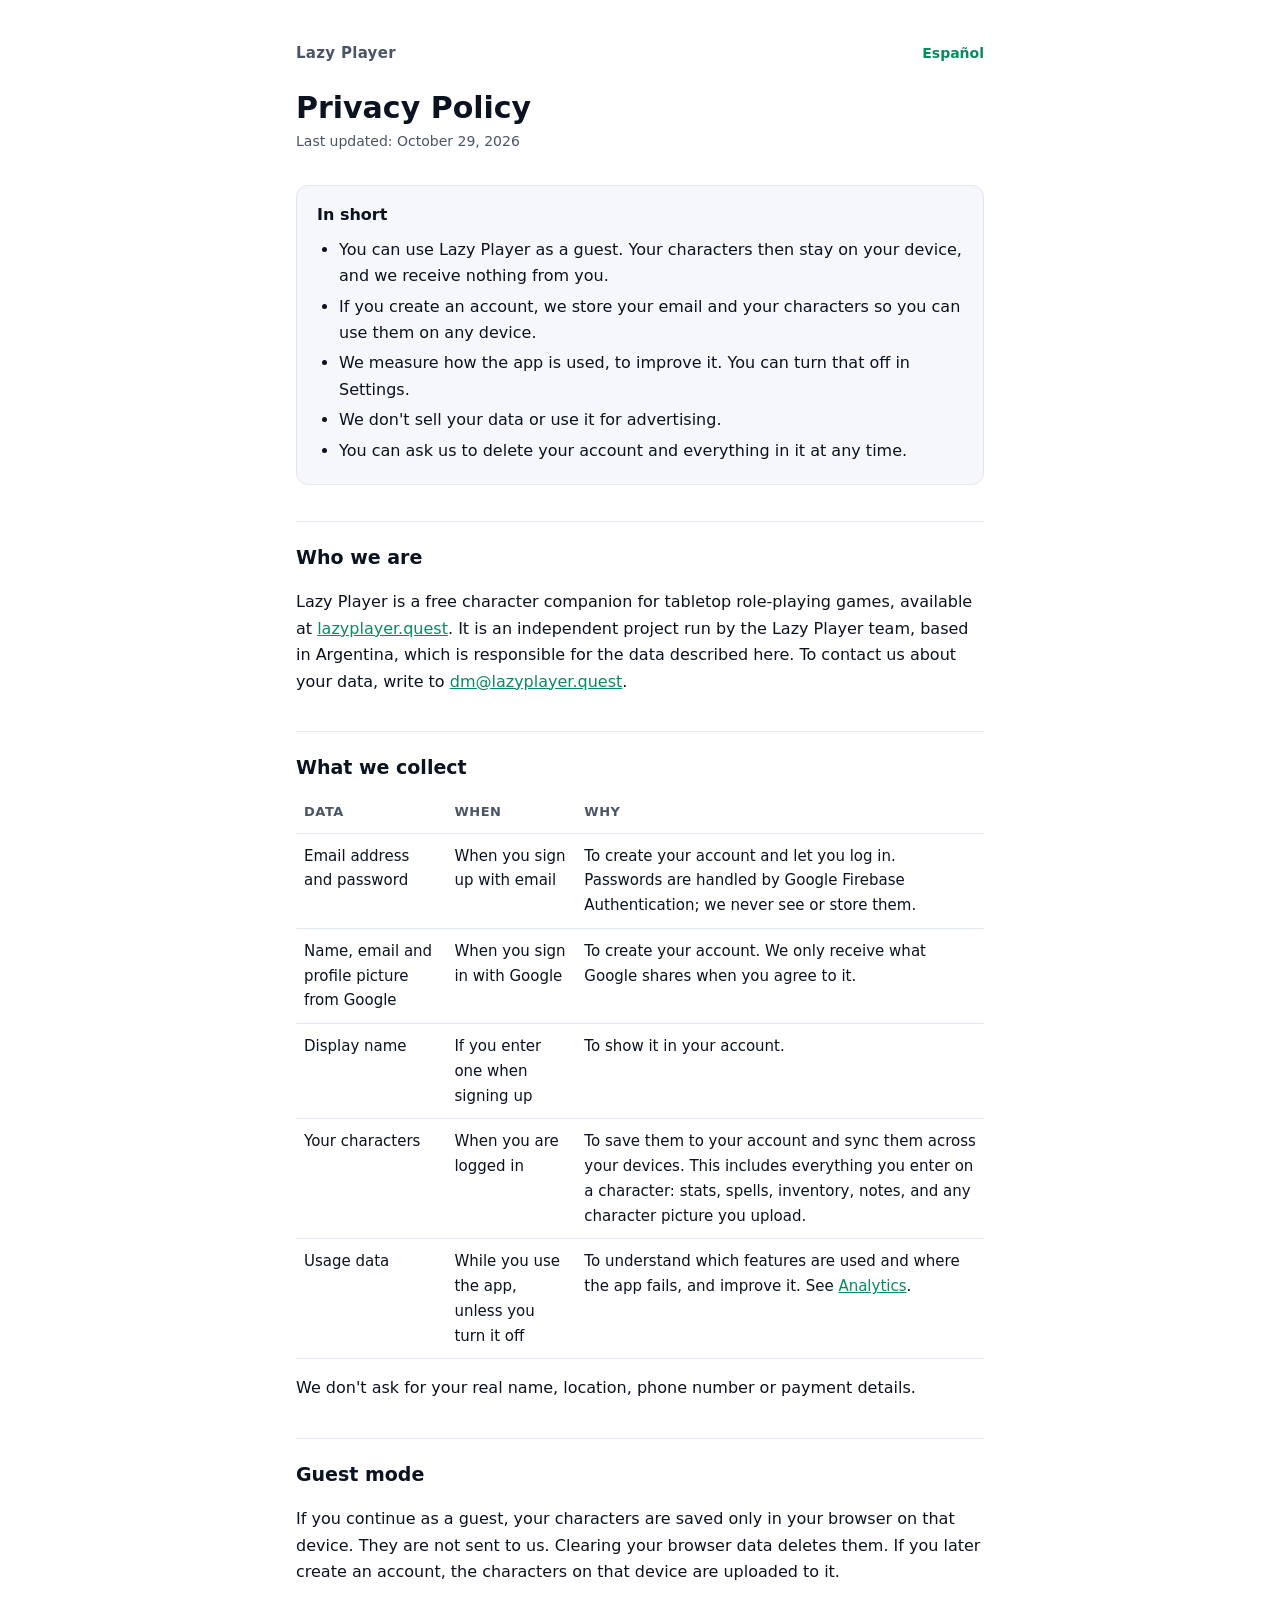
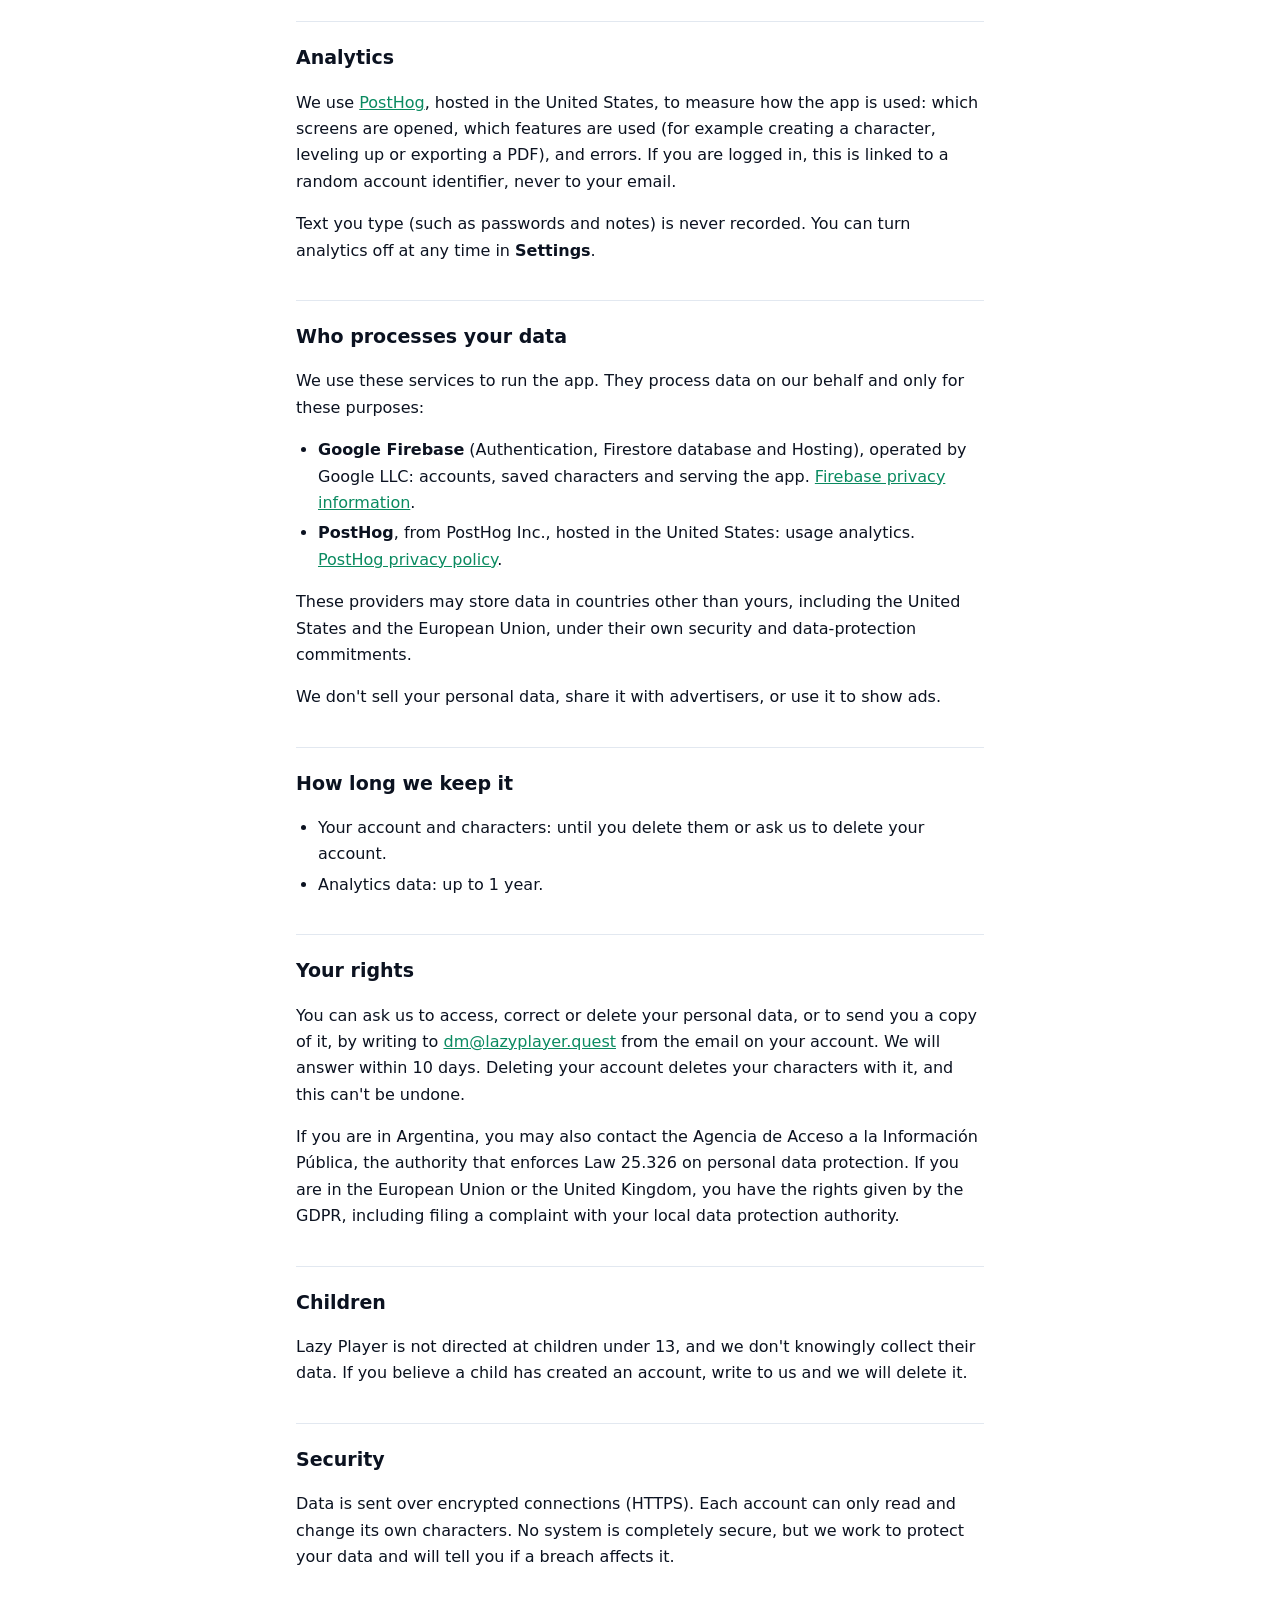
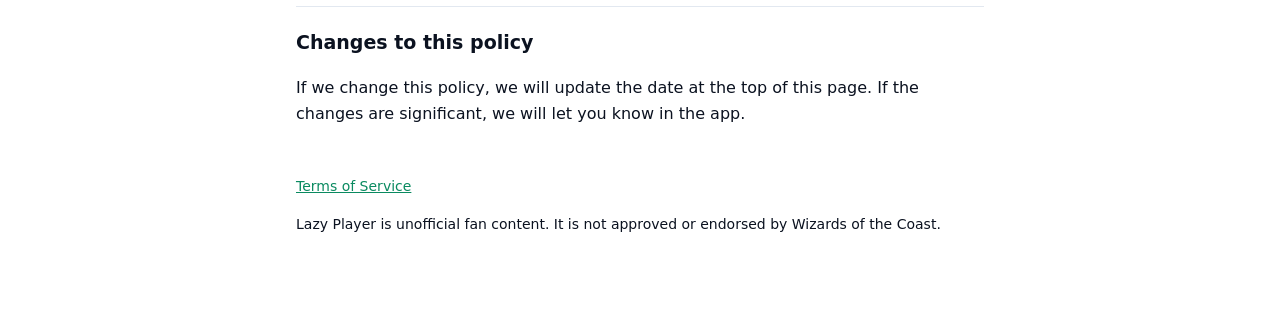
==== commit eea585e5: "The app lives at lazyplayer.quest Co-Authored-By: Claude Opus 5.5 <noreply@anthropic.com> Claude-Ses" ====
--- a/index.html
+++ b/index.html
@@ -29,7 +29,7 @@
   </div>
 
   <h2>Who we are</h2>
-  <p>Lazy Player is a free character companion for tabletop role-playing games, available at <a href="https://lazy-player-b0134.web.app">lazy-player-b0134.web.app</a>. It is an independent project run by the Lazy Player team, based in Argentina, which is responsible for the data described here. To contact us about your data, write to <a href="mailto:dm@lazyplayer.quest">dm@lazyplayer.quest</a>.</p>
+  <p>Lazy Player is a free character companion for tabletop role-playing games, available at <a href="https://lazyplayer.quest">lazyplayer.quest</a>. It is an independent project run by the Lazy Player team, based in Argentina, which is responsible for the data described here. To contact us about your data, write to <a href="mailto:dm@lazyplayer.quest">dm@lazyplayer.quest</a>.</p>
 
   <h2>What we collect</h2>
   <table>
